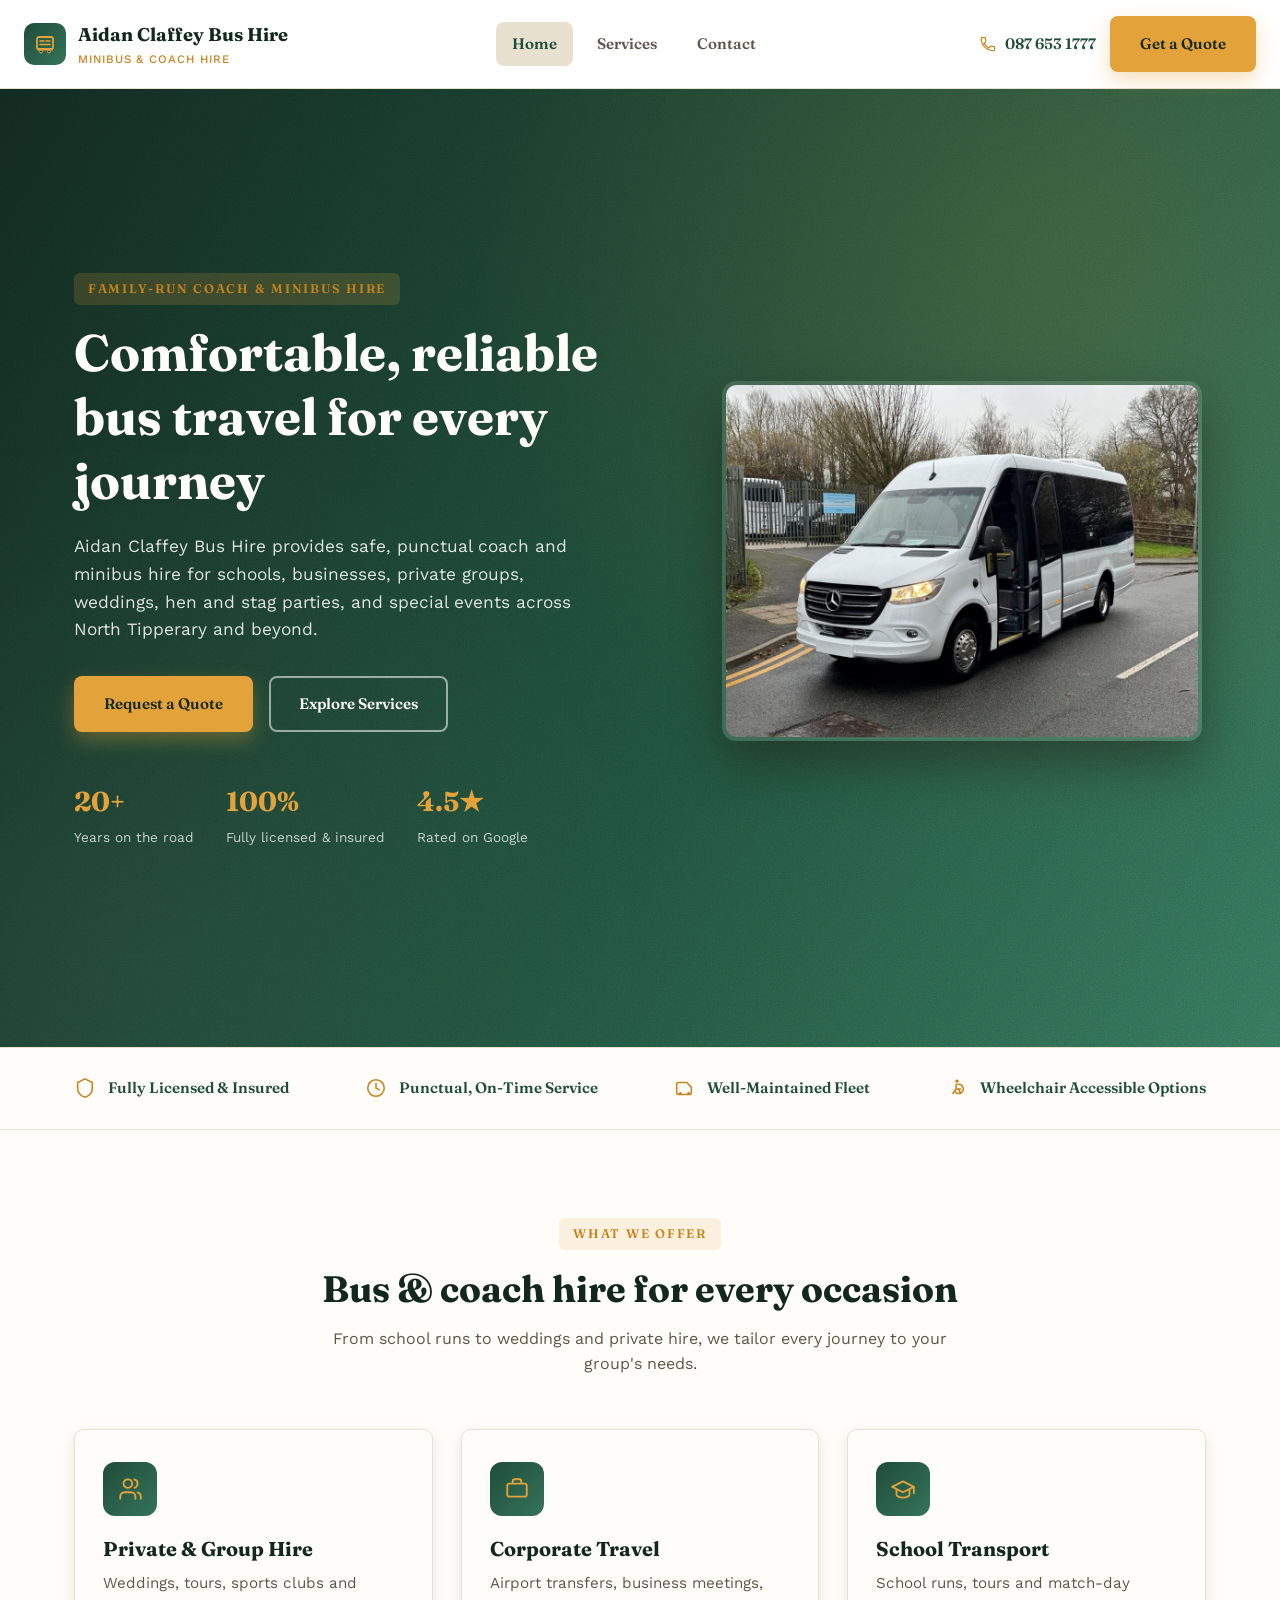
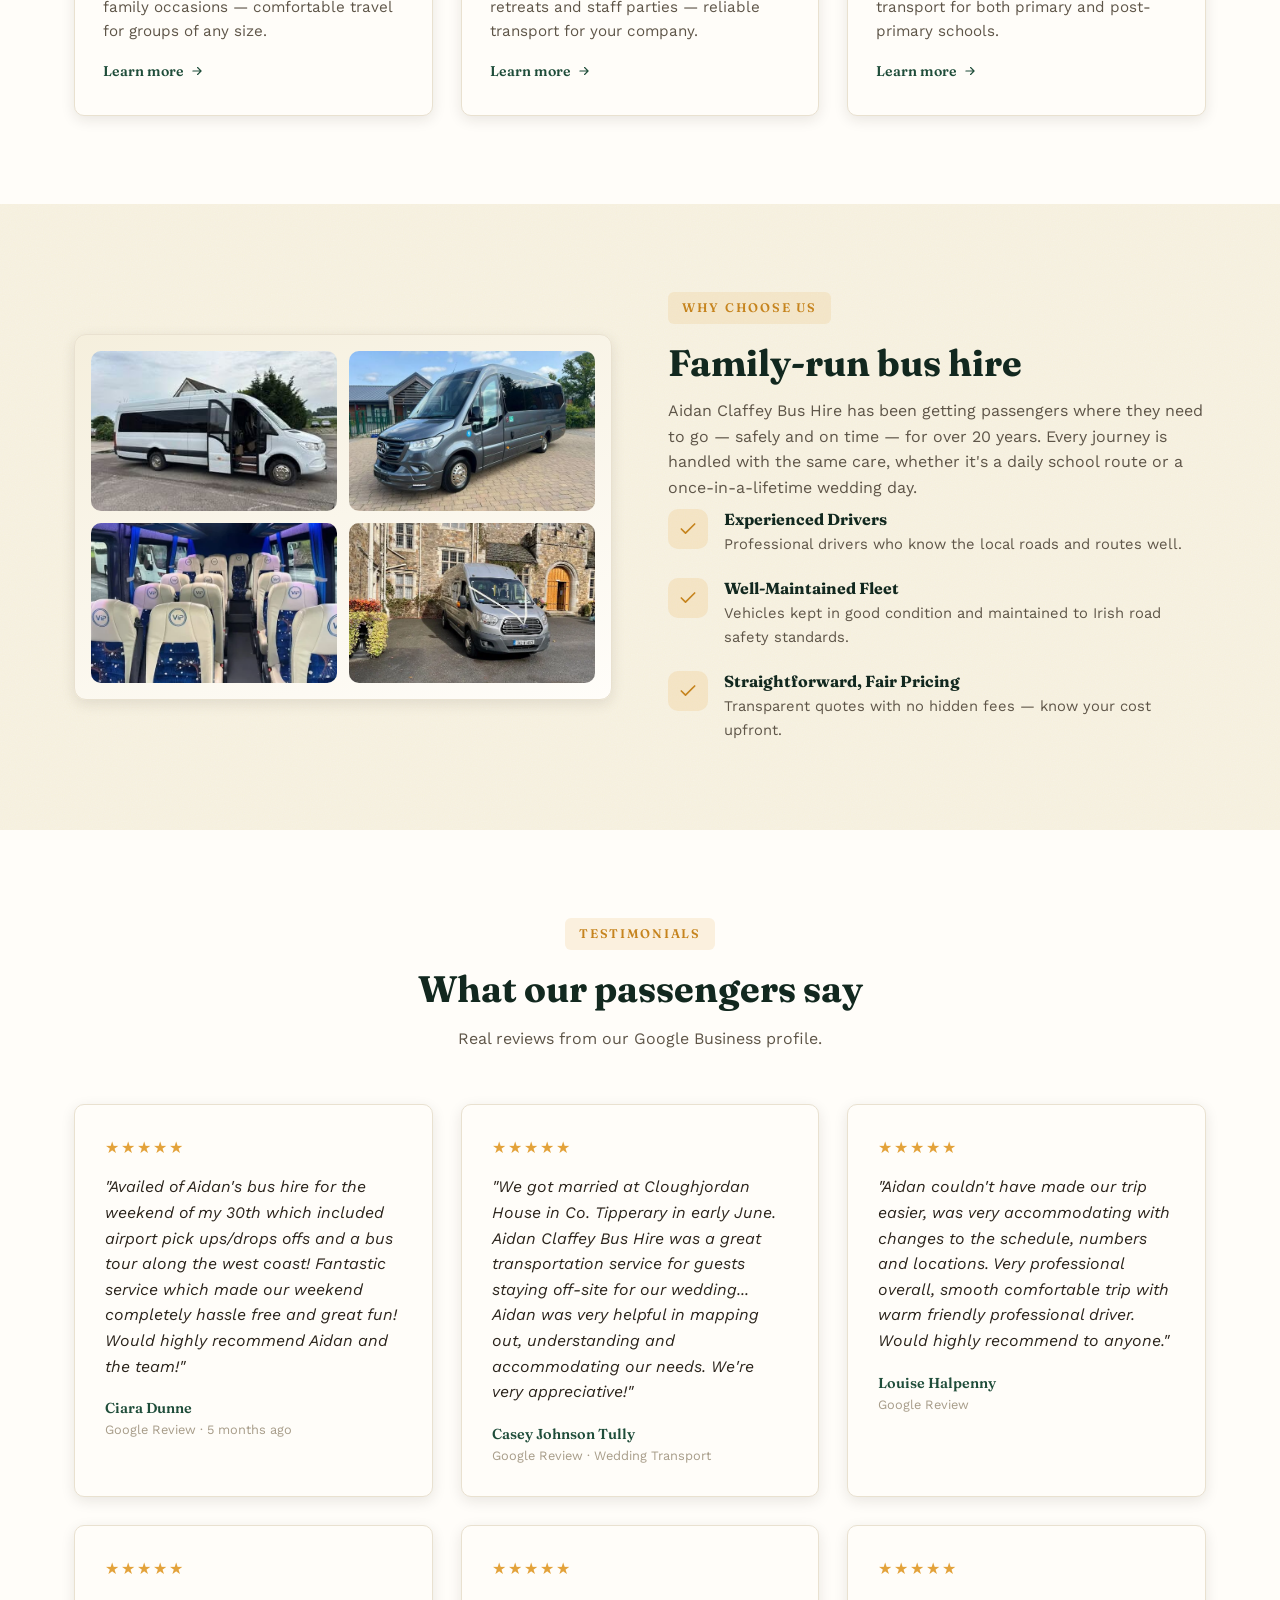
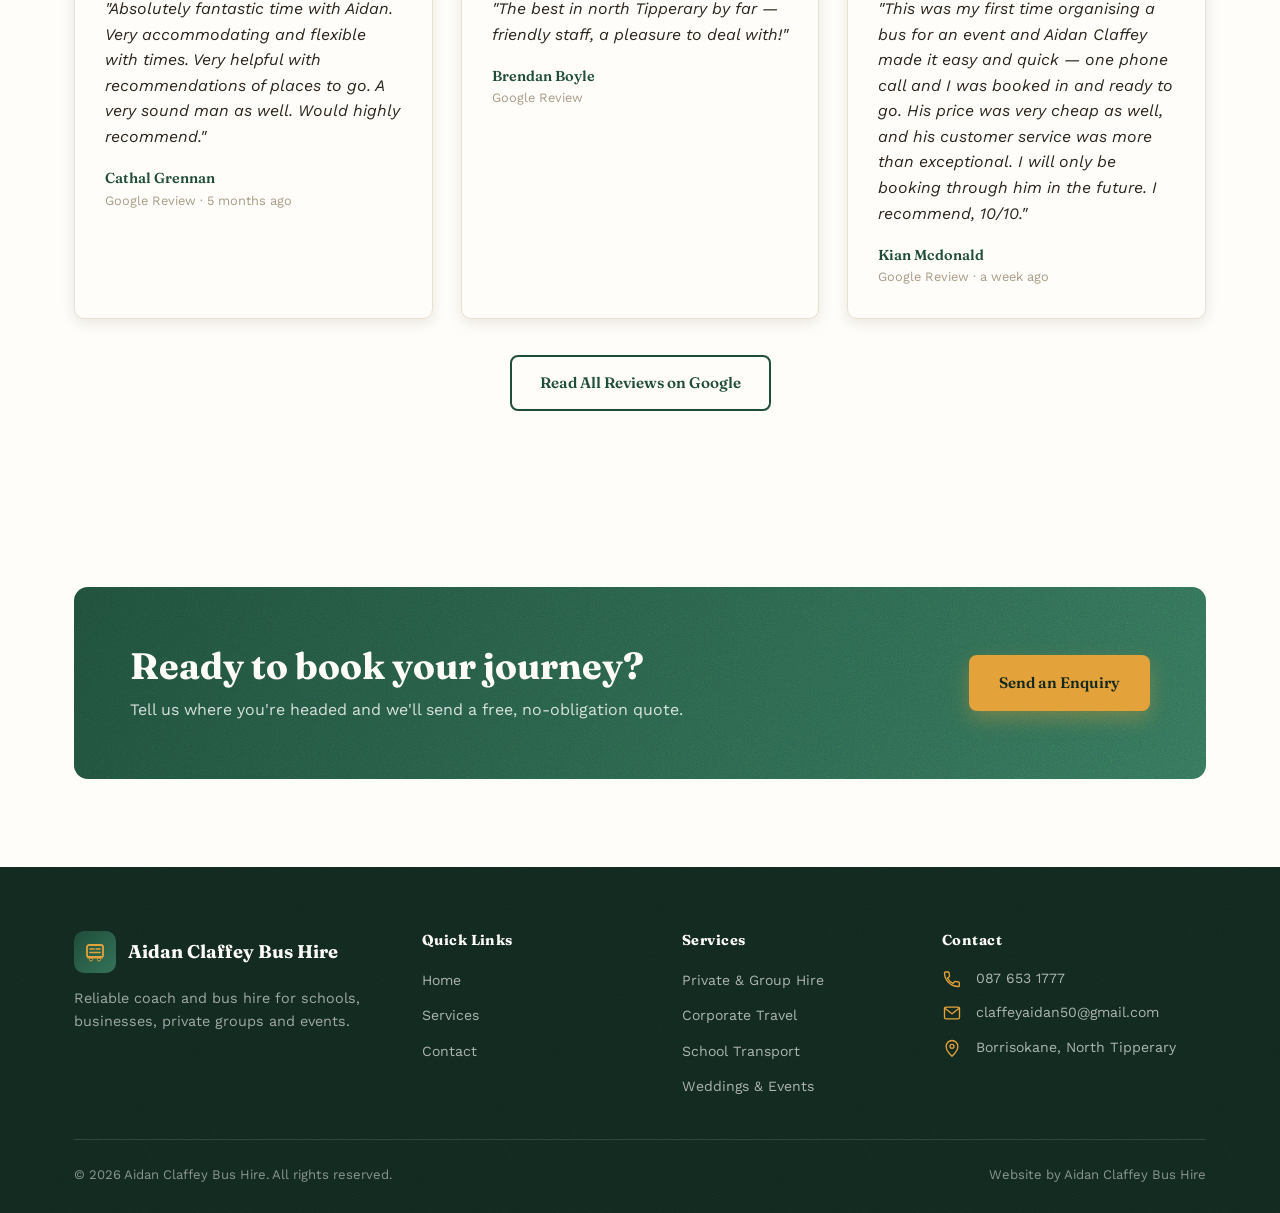
==== index.html @ 985659c8 "Use more fitting icons for Private & Group Hire and School Transport Swap the mountain-shaped icon f" ====
<!DOCTYPE html>
<html lang="en">
<head>
<meta charset="UTF-8">
<meta name="viewport" content="width=device-width, initial-scale=1.0">
<title>Aidan Claffey Bus Hire | Reliable Coach & Bus Hire</title>
<meta name="description" content="Aidan Claffey Bus Hire provides reliable coach hire, school transport, corporate travel and private group hire with a well-maintained, fully insured fleet.">
<link rel="icon" href="data:image/svg+xml,<svg xmlns=%22http://www.w3.org/2000/svg%22 viewBox=%220 0 24 24%22><rect width=%2224%22 height=%2224%22 rx=%225%22 fill=%22%231f4d3a%22/><path fill=%22%23e3a23a%22 d=%22M6 15h12v2H6zM7 17a1.5 1.5 0 1 0 0 3 1.5 1.5 0 0 0 0-3zm10 0a1.5 1.5 0 1 0 0 3 1.5 1.5 0 0 0 0-3zM6 7a1 1 0 0 1 1-1h10a1 1 0 0 1 1 1v7H6z%22/></svg>">
<link rel="preconnect" href="https://fonts.googleapis.com">
<link rel="preconnect" href="https://fonts.gstatic.com" crossorigin>
<link href="https://fonts.googleapis.com/css2?family=Work+Sans:wght@400;500;600;700&family=Fraunces:opsz,wght@9..144,600;9..144,700&display=swap" rel="stylesheet">
<link rel="stylesheet" href="css/styles.css">
</head>
<body>

<header class="site-header">
  <div class="header-inner">
    <a href="index.html" class="brand">
      <span class="brand-mark">
        <svg viewBox="0 0 24 24" fill="none" xmlns="http://www.w3.org/2000/svg"><path d="M4 16V7a2 2 0 0 1 2-2h12a2 2 0 0 1 2 2v9" stroke="#E3A23A" stroke-width="1.8" stroke-linecap="round"/><path d="M4 16h16v1.5a1 1 0 0 1-1 1H5a1 1 0 0 1-1-1V16z" fill="#E3A23A"/><circle cx="8" cy="19.5" r="1.5" fill="#1F4D3A" stroke="#E3A23A" stroke-width="1"/><circle cx="16" cy="19.5" r="1.5" fill="#1F4D3A" stroke="#E3A23A" stroke-width="1"/><path d="M7 9h4M13 9h4M7 12.5h10" stroke="#E3A23A" stroke-width="1.6" stroke-linecap="round"/></svg>
      </span>
      <span class="brand-text">Aidan Claffey Bus Hire<span class="sub">Minibus &amp; Coach Hire</span></span>
    </a>
    <nav class="main-nav" id="main-nav">
      <ul>
        <li><a href="index.html" class="active">Home</a></li>
        <li><a href="services.html">Services</a></li>
        <li><a href="contact.html">Contact</a></li>
      </ul>
    </nav>
    <div class="header-cta">
      <a href="tel:+353876531777" class="header-phone">
        <svg viewBox="0 0 24 24" fill="none" xmlns="http://www.w3.org/2000/svg"><path d="M6.6 10.8c1.4 2.8 3.7 5.1 6.5 6.5l2.2-2.2c.3-.3.7-.4 1-.2 1.1.4 2.3.6 3.5.6.6 0 1 .4 1 1V20c0 .6-.4 1-1 1C10.4 21 3 13.6 3 4.6c0-.6.4-1 1-1h3.5c.6 0 1 .4 1 1 0 1.2.2 2.4.6 3.5.1.4 0 .8-.2 1l-2.3 2.2z" stroke="currentColor" stroke-width="1.6" stroke-linejoin="round"/></svg>
        087 653 1777
      </a>
      <a href="contact.html" class="btn btn-primary">Get a Quote</a>
    </div>
    <button class="nav-toggle" id="nav-toggle" aria-label="Toggle navigation">
      <span></span><span></span><span></span>
    </button>
  </div>
</header>

<!-- HERO -->
<section class="hero">
  <div class="hero-bg-shape"></div>
  <div class="hero-inner">
    <div>
      <span class="eyebrow">Family-Run Coach &amp; Minibus Hire</span>
      <h1>Comfortable, reliable bus travel for every journey</h1>
      <p class="lead">Aidan Claffey Bus Hire provides safe, punctual coach and minibus hire for schools, businesses, private groups, weddings, hen and stag parties, and special events across North Tipperary and beyond.</p>
      <div class="hero-actions">
        <a href="contact.html" class="btn btn-primary">Request a Quote</a>
        <a href="services.html" class="btn btn-outline">Explore Services</a>
      </div>
      <div class="hero-stats">
        <div><strong>20+</strong><span>Years on the road</span></div>
        <div><strong>100%</strong><span>Fully licensed &amp; insured</span></div>
        <div><strong>4.5★</strong><span>Rated on Google</span></div>
      </div>
    </div>
    <div class="hero-art">
      <img src="images/fleet-sprinter-front.jpg" alt="Aidan Claffey Bus Hire minibus" class="hero-photo">
    </div>
  </div>
</section>

<!-- TRUST STRIP -->
<div class="trust-strip">
  <div class="container trust-grid">
    <div class="trust-item">
      <svg viewBox="0 0 24 24" fill="none"><path d="M12 2l8 4v6c0 5-3.4 8.7-8 10-4.6-1.3-8-5-8-10V6l8-4z" stroke="currentColor" stroke-width="1.7"/></svg>
      Fully Licensed &amp; Insured
    </div>
    <div class="trust-item">
      <svg viewBox="0 0 24 24" fill="none"><circle cx="12" cy="12" r="9" stroke="currentColor" stroke-width="1.7"/><path d="M12 7v5l3.5 2" stroke="currentColor" stroke-width="1.7" stroke-linecap="round"/></svg>
      Punctual, On-Time Service
    </div>
    <div class="trust-item">
      <svg viewBox="0 0 24 24" fill="none"><path d="M4 17V8a2 2 0 0 1 2-2h9l5 5v6a2 2 0 0 1-2 2H6a2 2 0 0 1-2-2z" stroke="currentColor" stroke-width="1.7"/><circle cx="8" cy="18" r="1.6" fill="currentColor"/><circle cx="17" cy="18" r="1.6" fill="currentColor"/></svg>
      Well-Maintained Fleet
    </div>
    <div class="trust-item">
      <svg viewBox="0 0 24 24" fill="none"><circle cx="12" cy="4.5" r="1.8" fill="currentColor"/><path d="M11 8v5l-3.5 5M11 13h5M13.5 13l2.5 5" stroke="currentColor" stroke-width="1.7" stroke-linecap="round" stroke-linejoin="round"/><path d="M9.5 15.5A5 5 0 1 0 13 8" stroke="currentColor" stroke-width="1.7" stroke-linecap="round"/></svg>
      Wheelchair Accessible Options
    </div>
  </div>
</div>

<!-- SERVICES PREVIEW -->
<section>
  <div class="container">
    <div class="section-head">
      <span class="eyebrow">What We Offer</span>
      <h2>Bus &amp; coach hire for every occasion</h2>
      <p>From school runs to weddings and private hire, we tailor every journey to your group's needs.</p>
    </div>
    <div class="grid-3">
      <div class="card">
        <div class="card-icon">
          <svg viewBox="0 0 24 24" fill="none"><path d="M17 21v-2a4 4 0 0 0-4-4H7a4 4 0 0 0-4 4v2" stroke="currentColor" stroke-width="1.7" stroke-linecap="round" stroke-linejoin="round"/><circle cx="10" cy="7" r="4" stroke="currentColor" stroke-width="1.7"/><path d="M22 21v-2a4 4 0 0 0-3-3.87" stroke="currentColor" stroke-width="1.7" stroke-linecap="round" stroke-linejoin="round"/><path d="M16 3.13a4 4 0 0 1 0 7.75" stroke="currentColor" stroke-width="1.7" stroke-linecap="round" stroke-linejoin="round"/></svg>
        </div>
        <h3>Private &amp; Group Hire</h3>
        <p>Weddings, tours, sports clubs and family occasions — comfortable travel for groups of any size.</p>
        <a href="services.html" class="card-link">Learn more
          <svg viewBox="0 0 24 24" fill="none"><path d="M5 12h14M13 6l6 6-6 6" stroke="currentColor" stroke-width="2" stroke-linecap="round" stroke-linejoin="round"/></svg>
        </a>
      </div>
      <div class="card">
        <div class="card-icon">
          <svg viewBox="0 0 24 24" fill="none"><rect x="3" y="7" width="18" height="12" rx="2" stroke="currentColor" stroke-width="1.7"/><path d="M8 7V5a2 2 0 0 1 2-2h4a2 2 0 0 1 2 2v2" stroke="currentColor" stroke-width="1.7"/></svg>
        </div>
        <h3>Corporate Travel</h3>
        <p>Airport transfers, business meetings, retreats and staff parties — reliable transport for your company.</p>
        <a href="services.html" class="card-link">Learn more
          <svg viewBox="0 0 24 24" fill="none"><path d="M5 12h14M13 6l6 6-6 6" stroke="currentColor" stroke-width="2" stroke-linecap="round" stroke-linejoin="round"/></svg>
        </a>
      </div>
      <div class="card">
        <div class="card-icon">
          <svg viewBox="0 0 24 24" fill="none"><path d="M22 10L12 5 2 10l10 5 10-5Z" stroke="currentColor" stroke-width="1.7" stroke-linejoin="round"/><path d="M6 12v5c0 1.5 2.5 3 6 3s6-1.5 6-3v-5" stroke="currentColor" stroke-width="1.7" stroke-linejoin="round"/><path d="M22 10v6" stroke="currentColor" stroke-width="1.7" stroke-linecap="round"/></svg>
        </div>
        <h3>School Transport</h3>
        <p>School runs, tours and match-day transport for both primary and post-primary schools.</p>
        <a href="services.html" class="card-link">Learn more
          <svg viewBox="0 0 24 24" fill="none"><path d="M5 12h14M13 6l6 6-6 6" stroke="currentColor" stroke-width="2" stroke-linecap="round" stroke-linejoin="round"/></svg>
        </a>
      </div>
    </div>
  </div>
</section>

<!-- WHY CHOOSE US -->
<section class="bg-cream">
  <div class="container split">
    <div class="fleet-graphic">
      <div class="fleet-photo-grid">
        <img src="images/fleet-sprinter-side.jpg" alt="Mercedes Sprinter minibus with door open" loading="lazy">
        <img src="images/fleet-grey-sprinter.jpg" alt="Grey Mercedes Sprinter minibus" loading="lazy">
        <img src="images/interior-vip-seats.webp" alt="Coach interior with VIP leather seating" loading="lazy">
        <img src="images/wedding-shuttle-1.webp" alt="Wedding shuttle bus" loading="lazy">
      </div>
    </div>
    <div>
      <span class="eyebrow">Why Choose Us</span>
      <h2>Family-run bus hire</h2>
      <p style="margin-top:12px;">Aidan Claffey Bus Hire has been getting passengers where they need to go — safely and on time — for over 20 years. Every journey is handled with the same care, whether it's a daily school route or a once-in-a-lifetime wedding day.</p>
      <div class="feature-list">
        <div class="feature-item">
          <div class="feature-icon">
            <svg viewBox="0 0 24 24" fill="none"><path d="M20 6L9 17l-5-5" stroke="currentColor" stroke-width="2" stroke-linecap="round" stroke-linejoin="round"/></svg>
          </div>
          <div>
            <h4>Experienced Drivers</h4>
            <p>Professional drivers who know the local roads and routes well.</p>
          </div>
        </div>
        <div class="feature-item">
          <div class="feature-icon">
            <svg viewBox="0 0 24 24" fill="none"><path d="M20 6L9 17l-5-5" stroke="currentColor" stroke-width="2" stroke-linecap="round" stroke-linejoin="round"/></svg>
          </div>
          <div>
            <h4>Well-Maintained Fleet</h4>
            <p>Vehicles kept in good condition and maintained to Irish road safety standards.</p>
          </div>
        </div>
        <div class="feature-item">
          <div class="feature-icon">
            <svg viewBox="0 0 24 24" fill="none"><path d="M20 6L9 17l-5-5" stroke="currentColor" stroke-width="2" stroke-linecap="round" stroke-linejoin="round"/></svg>
          </div>
          <div>
            <h4>Straightforward, Fair Pricing</h4>
            <p>Transparent quotes with no hidden fees — know your cost upfront.</p>
          </div>
        </div>
      </div>
    </div>
  </div>
</section>

<!-- TESTIMONIALS -->
<section>
  <div class="container">
    <div class="section-head">
      <span class="eyebrow">Testimonials</span>
      <h2>What our passengers say</h2>
      <p>Real reviews from our Google Business profile.</p>
    </div>
    <div class="grid-3">
      <div class="testimonial-card">
        <div class="stars">★★★★★</div>
        <p class="quote">"Availed of Aidan's bus hire for the weekend of my 30th which included airport pick ups/drops offs and a bus tour along the west coast! Fantastic service which made our weekend completely hassle free and great fun! Would highly recommend Aidan and the team!"</p>
        <div class="testimonial-author">Ciara Dunne</div>
        <div class="testimonial-role">Google Review · 5 months ago</div>
      </div>
      <div class="testimonial-card">
        <div class="stars">★★★★★</div>
        <p class="quote">"We got married at Cloughjordan House in Co. Tipperary in early June. Aidan Claffey Bus Hire was a great transportation service for guests staying off-site for our wedding... Aidan was very helpful in mapping out, understanding and accommodating our needs. We're very appreciative!"</p>
        <div class="testimonial-author">Casey Johnson Tully</div>
        <div class="testimonial-role">Google Review · Wedding Transport</div>
      </div>
      <div class="testimonial-card">
        <div class="stars">★★★★★</div>
        <p class="quote">"Aidan couldn't have made our trip easier, was very accommodating with changes to the schedule, numbers and locations. Very professional overall, smooth comfortable trip with warm friendly professional driver. Would highly recommend to anyone."</p>
        <div class="testimonial-author">Louise Halpenny</div>
        <div class="testimonial-role">Google Review</div>
      </div>
      <div class="testimonial-card">
        <div class="stars">★★★★★</div>
        <p class="quote">"Absolutely fantastic time with Aidan. Very accommodating and flexible with times. Very helpful with recommendations of places to go. A very sound man as well. Would highly recommend."</p>
        <div class="testimonial-author">Cathal Grennan</div>
        <div class="testimonial-role">Google Review · 5 months ago</div>
      </div>
      <div class="testimonial-card">
        <div class="stars">★★★★★</div>
        <p class="quote">"The best in north Tipperary by far — friendly staff, a pleasure to deal with!"</p>
        <div class="testimonial-author">Brendan Boyle</div>
        <div class="testimonial-role">Google Review</div>
      </div>
      <div class="testimonial-card">
        <div class="stars">★★★★★</div>
        <p class="quote">"This was my first time organising a bus for an event and Aidan Claffey made it easy and quick — one phone call and I was booked in and ready to go. His price was very cheap as well, and his customer service was more than exceptional. I will only be booking through him in the future. I recommend, 10/10."</p>
        <div class="testimonial-author">Kian Mcdonald</div>
        <div class="testimonial-role">Google Review · a week ago</div>
      </div>
    </div>
    <div style="text-align:center; margin-top:36px;">
      <a href="https://share.google/3h9Z0SJvMYoiIECZG" target="_blank" rel="noopener" class="btn btn-outline-navy">Read All Reviews on Google</a>
    </div>
  </div>
</section>

<!-- CTA BANNER -->
<section>
  <div class="container">
    <div class="cta-banner">
      <div>
        <h2>Ready to book your journey?</h2>
        <p>Tell us where you're headed and we'll send a free, no-obligation quote.</p>
      </div>
      <a href="contact.html" class="btn btn-primary">Send an Enquiry</a>
    </div>
  </div>
</section>

<footer class="site-footer">
  <div class="container">
    <div class="footer-grid">
      <div class="footer-brand">
        <a href="index.html" class="brand">
          <span class="brand-mark">
            <svg viewBox="0 0 24 24" fill="none" xmlns="http://www.w3.org/2000/svg"><path d="M4 16V7a2 2 0 0 1 2-2h12a2 2 0 0 1 2 2v9" stroke="#E3A23A" stroke-width="1.8" stroke-linecap="round"/><path d="M4 16h16v1.5a1 1 0 0 1-1 1H5a1 1 0 0 1-1-1V16z" fill="#E3A23A"/><circle cx="8" cy="19.5" r="1.5" fill="#1F4D3A" stroke="#E3A23A" stroke-width="1"/><circle cx="16" cy="19.5" r="1.5" fill="#1F4D3A" stroke="#E3A23A" stroke-width="1"/><path d="M7 9h4M13 9h4M7 12.5h10" stroke="#E3A23A" stroke-width="1.6" stroke-linecap="round"/></svg>
          </span>
          Aidan Claffey Bus Hire
        </a>
        <p>Reliable coach and bus hire for schools, businesses, private groups and events.</p>
      </div>
      <div class="footer-col">
        <h4>Quick Links</h4>
        <ul>
          <li><a href="index.html">Home</a></li>
          <li><a href="services.html">Services</a></li>
          <li><a href="contact.html">Contact</a></li>
        </ul>
      </div>
      <div class="footer-col">
        <h4>Services</h4>
        <ul>
          <li><a href="services.html">Private &amp; Group Hire</a></li>
          <li><a href="services.html">Corporate Travel</a></li>
          <li><a href="services.html">School Transport</a></li>
          <li><a href="services.html">Weddings &amp; Events</a></li>
        </ul>
      </div>
      <div class="footer-col">
        <h4>Contact</h4>
        <div class="info-row">
          <svg viewBox="0 0 24 24" fill="none"><path d="M6.6 10.8c1.4 2.8 3.7 5.1 6.5 6.5l2.2-2.2c.3-.3.7-.4 1-.2 1.1.4 2.3.6 3.5.6.6 0 1 .4 1 1V20c0 .6-.4 1-1 1C10.4 21 3 13.6 3 4.6c0-.6.4-1 1-1h3.5c.6 0 1 .4 1 1 0 1.2.2 2.4.6 3.5.1.4 0 .8-.2 1l-2.3 2.2z" stroke="currentColor" stroke-width="1.6" stroke-linejoin="round"/></svg>
          <span><a href="tel:+353876531777">087 653 1777</a></span>
        </div>
        <div class="info-row">
          <svg viewBox="0 0 24 24" fill="none"><path d="M3 6l9 7 9-7" stroke="currentColor" stroke-width="1.6" stroke-linecap="round" stroke-linejoin="round"/><rect x="3" y="5" width="18" height="14" rx="2" stroke="currentColor" stroke-width="1.6"/></svg>
          <span><a href="mailto:claffeyaidan50@gmail.com">claffeyaidan50@gmail.com</a></span>
        </div>
        <div class="info-row">
          <svg viewBox="0 0 24 24" fill="none"><path d="M12 22s7-6.2 7-12a7 7 0 1 0-14 0c0 5.8 7 12 7 12z" stroke="currentColor" stroke-width="1.6"/><circle cx="12" cy="10" r="2.4" stroke="currentColor" stroke-width="1.6"/></svg>
          <span>Borrisokane, North Tipperary</span>
        </div>
      </div>
    </div>
    <div class="footer-bottom">
      <span>&copy; 2026 Aidan Claffey Bus Hire. All rights reserved.</span>
      <span>Website by Aidan Claffey Bus Hire</span>
    </div>
  </div>
</footer>

<script src="js/main.js"></script>
</body>
</html>
---- css/styles.css ----
/* ============================================
   Aidan Claffey Bus Hire — Site Stylesheet
   ============================================ */

:root {
  --navy: #1f4d3a;
  --navy-dark: #12281f;
  --navy-light: #35735a;
  --gold: #e3a23a;
  --gold-dark: #c6841e;
  --cream: #f5efdd;
  --grey-900: #2b241c;
  --grey-700: #5e5548;
  --grey-400: #a79c89;
  --grey-200: #e9e1d0;
  --white: #fffdf9;
  --radius: 10px;
  --shadow: 0 10px 30px rgba(38, 30, 20, 0.16);
  --shadow-sm: 0 4px 14px rgba(38, 30, 20, 0.1);
  --max-width: 1180px;
  --font-heading: 'Fraunces', Georgia, 'Times New Roman', serif;
  --font-body: 'Work Sans', 'Segoe UI', Arial, sans-serif;
  --grain: url("data:image/svg+xml,%3Csvg xmlns='http://www.w3.org/2000/svg' width='180' height='180'%3E%3Cfilter id='n'%3E%3CfeTurbulence type='fractalNoise' baseFrequency='0.85' numOctaves='3' stitchTiles='stitch'/%3E%3C/filter%3E%3Crect width='100%25' height='100%25' filter='url(%23n)' opacity='0.35'/%3E%3C/svg%3E");
}

* { box-sizing: border-box; margin: 0; padding: 0; }

html { scroll-behavior: smooth; }

body {
  font-family: var(--font-body);
  color: var(--grey-900);
  background: var(--white);
  line-height: 1.6;
  -webkit-font-smoothing: antialiased;
}

img { max-width: 100%; display: block; }

a { color: inherit; text-decoration: none; }

ul { list-style: none; }

.container {
  max-width: var(--max-width);
  margin: 0 auto;
  padding: 0 24px;
}

h1, h2, h3, h4 {
  font-family: var(--font-heading);
  font-weight: 700;
  line-height: 1.25;
  color: var(--navy-dark);
}

h1 { font-size: clamp(2.1rem, 4.5vw, 3.2rem); }
h2 { font-size: clamp(1.6rem, 3vw, 2.3rem); }
h3 { font-size: 1.25rem; }

p { color: var(--grey-700); }

.eyebrow {
  display: inline-block;
  font-family: var(--font-heading);
  font-weight: 600;
  font-size: 0.78rem;
  letter-spacing: 0.14em;
  text-transform: uppercase;
  color: var(--gold-dark);
  background: rgba(227, 162, 58, 0.14);
  padding: 6px 14px;
  border-radius: 6px;
  margin-bottom: 16px;
}

/* ---------- Buttons ---------- */
.btn {
  display: inline-flex;
  align-items: center;
  justify-content: center;
  gap: 8px;
  font-family: var(--font-heading);
  font-weight: 600;
  font-size: 0.95rem;
  padding: 14px 28px;
  border-radius: 8px;
  border: 2px solid transparent;
  cursor: pointer;
  transition: transform 0.15s ease, box-shadow 0.15s ease, background 0.15s ease, color 0.15s ease;
  white-space: nowrap;
}
.btn:active { transform: translateY(1px); }

.btn-primary {
  background: var(--gold);
  color: var(--navy-dark);
  box-shadow: 0 8px 20px rgba(227, 162, 58, 0.35);
}
.btn-primary:hover { background: var(--gold-dark); box-shadow: 0 10px 24px rgba(227, 162, 58, 0.45); }

.btn-outline {
  background: transparent;
  border-color: rgba(255, 255, 255, 0.55);
  color: var(--white);
}
.btn-outline:hover { background: rgba(255, 255, 255, 0.12); border-color: var(--white); }

.btn-outline-navy {
  background: transparent;
  border-color: var(--navy);
  color: var(--navy);
}
.btn-outline-navy:hover { background: var(--navy); color: var(--white); }

.btn-block { width: 100%; }

/* ---------- Header ---------- */
.site-header {
  position: sticky;
  top: 0;
  z-index: 100;
  background: rgba(255, 255, 255, 0.96);
  backdrop-filter: blur(6px);
  border-bottom: 1px solid var(--grey-200);
}

.header-inner {
  display: flex;
  align-items: center;
  justify-content: space-between;
  padding: 16px 24px;
}

.brand {
  display: flex;
  align-items: center;
  gap: 12px;
  font-family: var(--font-heading);
  font-weight: 700;
  font-size: 1.15rem;
  color: var(--navy-dark);
}

.brand-mark {
  width: 42px;
  height: 42px;
  border-radius: 10px;
  background: linear-gradient(135deg, var(--navy) 0%, var(--navy-light) 100%);
  display: flex;
  align-items: center;
  justify-content: center;
  flex-shrink: 0;
}

.brand-mark svg { width: 24px; height: 24px; }

.brand-text .sub {
  display: block;
  font-family: var(--font-body);
  font-weight: 500;
  font-size: 0.72rem;
  letter-spacing: 0.08em;
  text-transform: uppercase;
  color: var(--gold-dark);
}

.main-nav ul {
  display: flex;
  align-items: center;
  gap: 8px;
}

.main-nav a {
  display: inline-block;
  font-family: var(--font-heading);
  font-weight: 600;
  font-size: 0.95rem;
  color: var(--grey-700);
  padding: 10px 16px;
  border-radius: 8px;
  transition: background 0.15s ease, color 0.15s ease;
}

.main-nav a:hover,
.main-nav a.active {
  color: var(--navy);
  background: var(--grey-200);
}

.header-cta { display: flex; align-items: center; gap: 14px; }

.header-phone {
  display: flex;
  align-items: center;
  gap: 8px;
  font-family: var(--font-heading);
  font-weight: 600;
  color: var(--navy);
  font-size: 0.95rem;
}
.header-phone svg { width: 18px; height: 18px; color: var(--gold-dark); }

.nav-toggle {
  display: none;
  flex-direction: column;
  gap: 5px;
  background: none;
  border: none;
  cursor: pointer;
  padding: 8px;
}
.nav-toggle span {
  width: 24px;
  height: 2px;
  background: var(--navy-dark);
  border-radius: 2px;
}

/* ---------- Hero ---------- */
.hero {
  position: relative;
  background-image: var(--grain), linear-gradient(120deg, var(--navy-dark) 0%, var(--navy) 55%, var(--navy-light) 100%);
  background-blend-mode: overlay;
  color: var(--white);
  overflow: hidden;
}

.hero-inner {
  position: relative;
  z-index: 2;
  padding: 96px 24px 110px;
  max-width: var(--max-width);
  margin: 0 auto;
  display: grid;
  grid-template-columns: 1.1fr 0.9fr;
  gap: 48px;
  align-items: center;
}

.hero h1 { color: var(--white); margin-bottom: 20px; }
.hero .eyebrow { background: rgba(227, 162, 58, 0.18); }

.hero p.lead {
  color: rgba(255, 255, 255, 0.86);
  font-size: 1.08rem;
  max-width: 46ch;
  margin-bottom: 32px;
}

.hero-actions { display: flex; gap: 16px; flex-wrap: wrap; }

.hero-stats {
  display: flex;
  gap: 32px;
  margin-top: 48px;
  flex-wrap: wrap;
}
.hero-stats div strong {
  display: block;
  font-family: var(--font-heading);
  font-size: 1.7rem;
  color: var(--gold);
}
.hero-stats div span {
  font-size: 0.85rem;
  color: rgba(255, 255, 255, 0.75);
}

.hero-art {
  position: relative;
  display: flex;
  align-items: center;
  justify-content: center;
}

.hero-art svg { width: 100%; height: auto; max-width: 480px; }

.hero-photo {
  width: 100%;
  max-width: 480px;
  aspect-ratio: 4 / 3;
  object-fit: cover;
  border-radius: 14px;
  box-shadow: 0 24px 50px rgba(22, 16, 8, 0.4);
  border: 4px solid rgba(255, 255, 255, 0.12);
}

.hero-bg-shape {
  position: absolute;
  inset: 0;
  z-index: 1;
  opacity: 0.5;
  background:
    radial-gradient(circle at 82% 18%, rgba(227, 162, 58, 0.28), transparent 45%),
    radial-gradient(circle at 10% 90%, rgba(255, 255, 255, 0.08), transparent 40%);
}

.wave-divider {
  display: block;
  width: 100%;
  line-height: 0;
  margin-top: -2px;
}

/* ---------- Sections ---------- */
section { padding: 88px 0; }
.section-head {
  text-align: center;
  max-width: 640px;
  margin: 0 auto 52px;
}
.section-head p { margin-top: 14px; }

.bg-cream {
  background-color: var(--cream);
  background-image: var(--grain);
  background-blend-mode: overlay;
}
.bg-navy { background: var(--navy-dark); color: var(--white); }
.bg-navy h2, .bg-navy h3 { color: var(--white); }
.bg-navy p { color: rgba(255, 255, 255, 0.78); }

/* ---------- Trust strip ---------- */
.trust-strip {
  border-top: 1px solid var(--grey-200);
  border-bottom: 1px solid var(--grey-200);
  padding: 28px 0;
}
.trust-grid {
  display: flex;
  justify-content: space-between;
  flex-wrap: wrap;
  gap: 24px;
}
.trust-item {
  display: flex;
  align-items: center;
  gap: 12px;
  font-family: var(--font-heading);
  font-weight: 600;
  color: var(--navy);
  font-size: 0.95rem;
}
.trust-item svg { width: 22px; height: 22px; color: var(--gold-dark); flex-shrink: 0; }

/* ---------- Cards ---------- */
.grid-3 {
  display: grid;
  grid-template-columns: repeat(3, 1fr);
  gap: 28px;
}
.grid-2 {
  display: grid;
  grid-template-columns: repeat(2, 1fr);
  gap: 28px;
}

.card {
  background: var(--white);
  border: 1px solid var(--grey-200);
  border-radius: var(--radius);
  padding: 32px 28px;
  box-shadow: var(--shadow-sm);
  transition: transform 0.2s ease, box-shadow 0.2s ease;
  height: 100%;
}
.card:hover { transform: translateY(-4px); box-shadow: var(--shadow); }

.card-icon {
  width: 54px;
  height: 54px;
  border-radius: 12px;
  background: linear-gradient(135deg, var(--navy) 0%, var(--navy-light) 100%);
  display: flex;
  align-items: center;
  justify-content: center;
  margin-bottom: 20px;
}
.card-icon svg { width: 26px; height: 26px; color: var(--gold); }

.card h3 { margin-bottom: 10px; }
.card p { font-size: 0.95rem; }

.card-link {
  display: inline-flex;
  align-items: center;
  gap: 6px;
  margin-top: 16px;
  font-family: var(--font-heading);
  font-weight: 600;
  font-size: 0.88rem;
  color: var(--navy);
}
.card-link svg { width: 14px; height: 14px; transition: transform 0.15s ease; }
.card:hover .card-link svg { transform: translateX(4px); }

/* ---------- Why us / feature list ---------- */
.feature-list { display: flex; flex-direction: column; gap: 22px; margin-top: 8px; }
.feature-item { display: flex; gap: 16px; align-items: flex-start; }
.feature-icon {
  width: 40px;
  height: 40px;
  border-radius: 10px;
  background: rgba(227, 162, 58, 0.16);
  display: flex;
  align-items: center;
  justify-content: center;
  flex-shrink: 0;
}
.feature-icon svg { width: 20px; height: 20px; color: var(--gold-dark); }
.feature-item h4 { font-family: var(--font-heading); font-size: 1rem; margin-bottom: 4px; color: var(--navy-dark); }
.feature-item p { font-size: 0.92rem; }

.split {
  display: grid;
  grid-template-columns: 1fr 1fr;
  gap: 56px;
  align-items: center;
}

.fleet-graphic {
  background: linear-gradient(160deg, var(--cream), var(--white));
  border: 1px solid var(--grey-200);
  border-radius: 12px;
  padding: 16px;
  box-shadow: var(--shadow-sm);
}

.fleet-photo-grid {
  display: grid;
  grid-template-columns: 1fr 1fr;
  gap: 12px;
}
.fleet-photo-grid img {
  width: 100%;
  height: 160px;
  object-fit: cover;
  border-radius: 10px;
}

/* ---------- CTA banner ---------- */
.cta-banner {
  background-image: var(--grain), linear-gradient(120deg, var(--navy) 0%, var(--navy-light) 100%);
  background-blend-mode: overlay;
  border-radius: 14px;
  padding: 56px;
  display: flex;
  align-items: center;
  justify-content: space-between;
  gap: 32px;
  flex-wrap: wrap;
  color: var(--white);
}
.cta-banner h2 { color: var(--white); margin-bottom: 8px; }
.cta-banner p { color: rgba(255, 255, 255, 0.82); }

/* ---------- Testimonials ---------- */
.testimonial-card {
  background: var(--white);
  border-radius: var(--radius);
  padding: 30px;
  border: 1px solid var(--grey-200);
  box-shadow: var(--shadow-sm);
}
.stars { color: var(--gold); letter-spacing: 2px; margin-bottom: 14px; font-size: 1rem; }
.testimonial-card p.quote { color: var(--grey-900); font-style: italic; margin-bottom: 18px; }
.testimonial-author { font-family: var(--font-heading); font-weight: 600; font-size: 0.9rem; color: var(--navy); }
.testimonial-role { font-size: 0.8rem; color: var(--grey-400); }

/* ---------- Page header (inner pages) ---------- */
.page-header {
  background-image: var(--grain), linear-gradient(120deg, var(--navy-dark) 0%, var(--navy) 100%);
  background-blend-mode: overlay;
  color: var(--white);
  padding: 64px 0 72px;
  text-align: center;
}
.page-header h1 { color: var(--white); margin-bottom: 14px; }
.page-header p { color: rgba(255, 255, 255, 0.82); max-width: 560px; margin: 0 auto; }
.breadcrumb {
  font-size: 0.85rem;
  color: rgba(255, 255, 255, 0.65);
  margin-bottom: 18px;
}
.breadcrumb a { color: var(--gold); }

/* ---------- Services page ---------- */
.service-block {
  display: grid;
  grid-template-columns: 90px 1fr;
  gap: 24px;
  padding: 32px 0;
  border-bottom: 1px solid var(--grey-200);
}
.service-block:last-child { border-bottom: none; }
.service-icon-lg {
  width: 72px;
  height: 72px;
  border-radius: 12px;
  background: linear-gradient(135deg, var(--navy) 0%, var(--navy-light) 100%);
  display: flex;
  align-items: center;
  justify-content: center;
}
.service-icon-lg svg { width: 34px; height: 34px; color: var(--gold); }
.service-block h3 { margin-bottom: 8px; }
.service-tags { display: flex; gap: 8px; flex-wrap: wrap; margin-top: 14px; }
.tag {
  font-size: 0.78rem;
  font-weight: 600;
  font-family: var(--font-heading);
  color: var(--navy);
  background: var(--grey-200);
  padding: 5px 12px;
  border-radius: 999px;
}

/* ---------- Service highlight panel (wedding shuttle etc.) ---------- */
.service-highlight {
  background: var(--cream);
  border: 1px solid var(--grey-200);
  border-radius: 12px;
  padding: 24px;
  margin-top: 22px;
}
.service-highlight-body {
  display: grid;
  grid-template-columns: 180px 1fr;
  gap: 24px;
  align-items: center;
}
.service-highlight-photo {
  width: 100%;
  height: 100%;
  min-height: 140px;
  object-fit: cover;
  border-radius: 10px;
}
.service-highlight-head {
  display: flex;
  justify-content: space-between;
  align-items: center;
  gap: 12px;
  flex-wrap: wrap;
  margin-bottom: 6px;
}
.service-highlight-head h4 {
  font-family: var(--font-heading);
  font-size: 1.02rem;
  color: var(--navy-dark);
}
.price-tag {
  display: inline-flex;
  align-items: baseline;
  gap: 4px;
  font-family: var(--font-heading);
  font-weight: 700;
  color: var(--white);
  background: var(--navy);
  padding: 7px 16px;
  border-radius: 999px;
  font-size: 0.9rem;
  white-space: nowrap;
}
.price-tag small { font-weight: 500; opacity: 0.75; font-size: 0.75rem; }

.spec-list {
  display: flex;
  flex-wrap: wrap;
  gap: 10px 22px;
  margin-top: 16px;
}
.spec-item {
  display: flex;
  gap: 8px;
  align-items: center;
  font-size: 0.86rem;
  color: var(--grey-700);
  font-weight: 600;
}
.spec-item svg { width: 16px; height: 16px; color: var(--gold-dark); flex-shrink: 0; }

.fleet-strip {
  display: flex;
  align-items: center;
  gap: 14px;
  flex-wrap: wrap;
  background-color: var(--navy-dark);
  background-image: var(--grain);
  background-blend-mode: overlay;
  color: var(--white);
  border-radius: 10px;
  padding: 26px 32px;
  margin: 40px 0 0;
}
.fleet-strip strong {
  font-family: var(--font-heading);
  font-size: 1rem;
}
.fleet-sizes {
  display: flex;
  gap: 8px;
  flex-wrap: wrap;
}
.fleet-sizes span {
  background: rgba(227, 162, 58, 0.16);
  color: var(--gold);
  font-family: var(--font-heading);
  font-weight: 700;
  font-size: 0.85rem;
  padding: 6px 12px;
  border-radius: 999px;
}

/* ---------- Process steps ---------- */
.steps { display: grid; grid-template-columns: repeat(4, 1fr); gap: 24px; counter-reset: step; }
.step { position: relative; padding-top: 8px; }
.step-num {
  width: 40px;
  height: 40px;
  border-radius: 50%;
  background: var(--gold);
  color: var(--navy-dark);
  font-family: var(--font-heading);
  font-weight: 700;
  display: flex;
  align-items: center;
  justify-content: center;
  margin-bottom: 16px;
}
.step h4 { font-family: var(--font-heading); margin-bottom: 8px; color: var(--navy-dark); }
.step p { font-size: 0.9rem; }

/* ---------- Contact page ---------- */
.contact-grid {
  display: grid;
  grid-template-columns: 1fr 1.3fr;
  gap: 48px;
  align-items: start;
}

.contact-info-card {
  background-color: var(--navy-dark);
  background-image: var(--grain);
  background-blend-mode: overlay;
  color: var(--white);
  border-radius: 14px;
  padding: 40px 32px;
}
.contact-info-card h3 { color: var(--white); margin-bottom: 6px; }
.contact-info-card > p { color: rgba(255, 255, 255, 0.75); margin-bottom: 28px; font-size: 0.92rem; }

.info-row {
  display: flex;
  gap: 14px;
  align-items: flex-start;
  padding: 16px 0;
  border-top: 1px solid rgba(255, 255, 255, 0.12);
}
.info-row:first-of-type { border-top: none; }
.info-row svg { width: 20px; height: 20px; color: var(--gold); flex-shrink: 0; margin-top: 2px; }
.info-row strong { display: block; font-family: var(--font-heading); font-size: 0.92rem; margin-bottom: 2px; }
.info-row span, .info-row a { font-size: 0.88rem; color: rgba(255, 255, 255, 0.78); }

.social-row { display: flex; gap: 10px; margin-top: 28px; }
.social-row a {
  width: 38px;
  height: 38px;
  border-radius: 50%;
  background: rgba(255, 255, 255, 0.1);
  display: flex;
  align-items: center;
  justify-content: center;
  transition: background 0.15s ease;
}
.social-row a:hover { background: var(--gold); }
.social-row svg { width: 17px; height: 17px; color: var(--white); }

.form-card {
  background: var(--white);
  border: 1px solid var(--grey-200);
  border-radius: 12px;
  padding: 40px;
  box-shadow: var(--shadow-sm);
}
.form-card h3 { margin-bottom: 6px; }
.form-card > p.form-sub { margin-bottom: 28px; font-size: 0.92rem; }

.form-row {
  display: grid;
  grid-template-columns: 1fr 1fr;
  gap: 18px;
  margin-bottom: 18px;
}

.field { display: flex; flex-direction: column; gap: 6px; margin-bottom: 18px; }
.field label {
  font-family: var(--font-heading);
  font-weight: 600;
  font-size: 0.86rem;
  color: var(--navy-dark);
}
.field label .req { color: var(--gold-dark); }
.field input,
.field select,
.field textarea {
  font-family: var(--font-body);
  font-size: 0.95rem;
  padding: 12px 14px;
  border: 1.5px solid var(--grey-200);
  border-radius: 8px;
  background: var(--cream);
  color: var(--grey-900);
  transition: border-color 0.15s ease, background 0.15s ease;
}
.field input:focus,
.field select:focus,
.field textarea:focus {
  outline: none;
  border-color: var(--navy-light);
  background: var(--white);
}
.field textarea { resize: vertical; min-height: 120px; }
.field .error-msg {
  font-size: 0.78rem;
  color: #c0392b;
  min-height: 16px;
}
.field.has-error input,
.field.has-error select,
.field.has-error textarea {
  border-color: #c0392b;
}

.form-note {
  font-size: 0.8rem;
  color: var(--grey-400);
  margin-top: 6px;
}

.form-status {
  margin-top: 18px;
  padding: 14px 16px;
  border-radius: 8px;
  font-size: 0.9rem;
  font-weight: 600;
  display: none;
}
.form-status.success { display: block; background: rgba(39, 174, 96, 0.12); color: #1e8449; }
.form-status.error { display: block; background: rgba(192, 57, 43, 0.12); color: #c0392b; }

.map-embed {
  border-radius: 12px;
  overflow: hidden;
  border: 1px solid var(--grey-200);
  margin-top: 40px;
  height: 320px;
  background: var(--grey-200);
  display: flex;
  align-items: center;
  justify-content: center;
  color: var(--grey-700);
  font-family: var(--font-heading);
  font-weight: 600;
  text-align: center;
  padding: 24px;
}

/* ---------- FAQ ---------- */
.faq-item {
  border-bottom: 1px solid var(--grey-200);
  padding: 20px 0;
}
.faq-item summary {
  cursor: pointer;
  font-family: var(--font-heading);
  font-weight: 600;
  color: var(--navy-dark);
  list-style: none;
  display: flex;
  justify-content: space-between;
  align-items: center;
}
.faq-item summary::-webkit-details-marker { display: none; }
.faq-item summary::after {
  content: '+';
  font-size: 1.3rem;
  color: var(--gold-dark);
  transition: transform 0.2s ease;
}
.faq-item[open] summary::after { transform: rotate(45deg); }
.faq-item p { margin-top: 12px; font-size: 0.92rem; }

/* ---------- Footer ---------- */
.site-footer {
  background-color: var(--navy-dark);
  background-image: var(--grain);
  background-blend-mode: overlay;
  color: rgba(255, 255, 255, 0.75);
  padding: 64px 0 28px;
}
.footer-grid {
  display: grid;
  grid-template-columns: 1.4fr 1fr 1fr 1.2fr;
  gap: 40px;
  padding-bottom: 40px;
  border-bottom: 1px solid rgba(255, 255, 255, 0.12);
}
.footer-brand .brand { color: var(--white); margin-bottom: 14px; }
.footer-brand p { color: rgba(255, 255, 255, 0.6); font-size: 0.9rem; max-width: 32ch; }
.footer-col h4 {
  font-family: var(--font-heading);
  font-size: 0.9rem;
  color: var(--white);
  margin-bottom: 18px;
  letter-spacing: 0.03em;
}
.footer-col ul { display: flex; flex-direction: column; gap: 10px; }
.footer-col a { font-size: 0.88rem; color: rgba(255, 255, 255, 0.65); transition: color 0.15s ease; }
.footer-col a:hover { color: var(--gold); }
.footer-col .info-row { border: none; padding: 0 0 12px; }
.footer-col .info-row svg { color: var(--gold); }
.footer-col .info-row span, .footer-col .info-row a { color: rgba(255, 255, 255, 0.65); }

.footer-bottom {
  display: flex;
  justify-content: space-between;
  align-items: center;
  padding-top: 24px;
  font-size: 0.82rem;
  color: rgba(255, 255, 255, 0.5);
  flex-wrap: wrap;
  gap: 12px;
}
.footer-bottom a { color: rgba(255, 255, 255, 0.5); }
.footer-bottom a:hover { color: var(--gold); }

/* ---------- Responsive ---------- */
@media (max-width: 960px) {
  .hero-inner { grid-template-columns: 1fr; padding-top: 48px; text-align: left; }
  .hero-art { order: -1; max-width: 320px; margin: 0 auto 24px; }
  .split { grid-template-columns: 1fr; }
  .contact-grid { grid-template-columns: 1fr; }
  .grid-3 { grid-template-columns: 1fr 1fr; }
  .steps { grid-template-columns: 1fr 1fr; }
  .footer-grid { grid-template-columns: 1fr 1fr; }
  .service-block { grid-template-columns: 60px 1fr; }
}

@media (max-width: 720px) {
  .main-nav, .header-phone { display: none; }
  .nav-toggle { display: flex; }
  .main-nav.open {
    display: flex;
    position: absolute;
    top: 100%;
    left: 0;
    right: 0;
    background: var(--white);
    border-bottom: 1px solid var(--grey-200);
    box-shadow: var(--shadow);
  }
  .main-nav.open ul { flex-direction: column; align-items: stretch; padding: 12px; width: 100%; }
  .main-nav.open a { display: block; padding: 14px 16px; }
  .grid-3, .grid-2 { grid-template-columns: 1fr; }
  .steps { grid-template-columns: 1fr; }
  .brand { font-size: 0.98rem; }
  .service-highlight-body { grid-template-columns: 1fr; }
  .service-highlight-photo { height: 180px; }
  .fleet-photo-grid { grid-template-columns: 1fr 1fr; }
  .form-row { grid-template-columns: 1fr; }
  .footer-grid { grid-template-columns: 1fr; }
  .cta-banner { flex-direction: column; text-align: center; padding: 40px 28px; }
  section { padding: 60px 0; }
  .trust-grid { justify-content: center; text-align: center; }
}
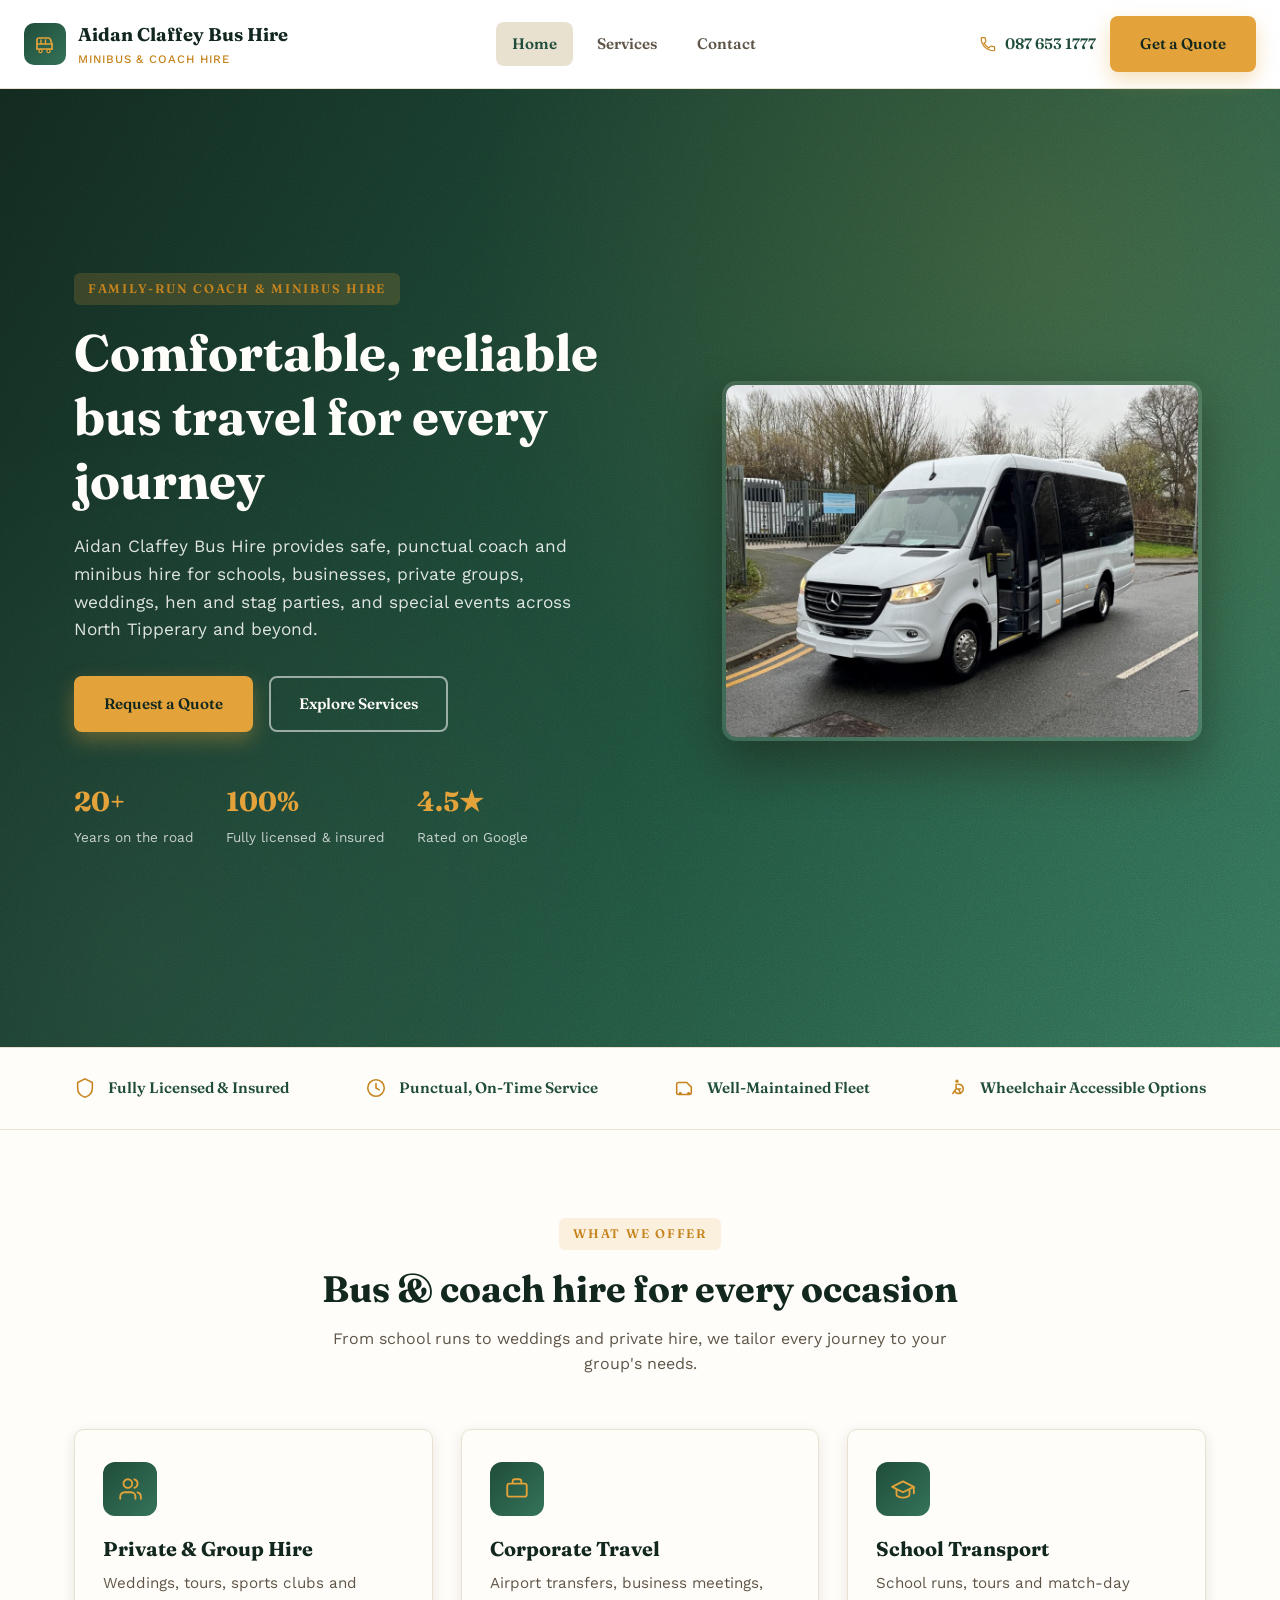
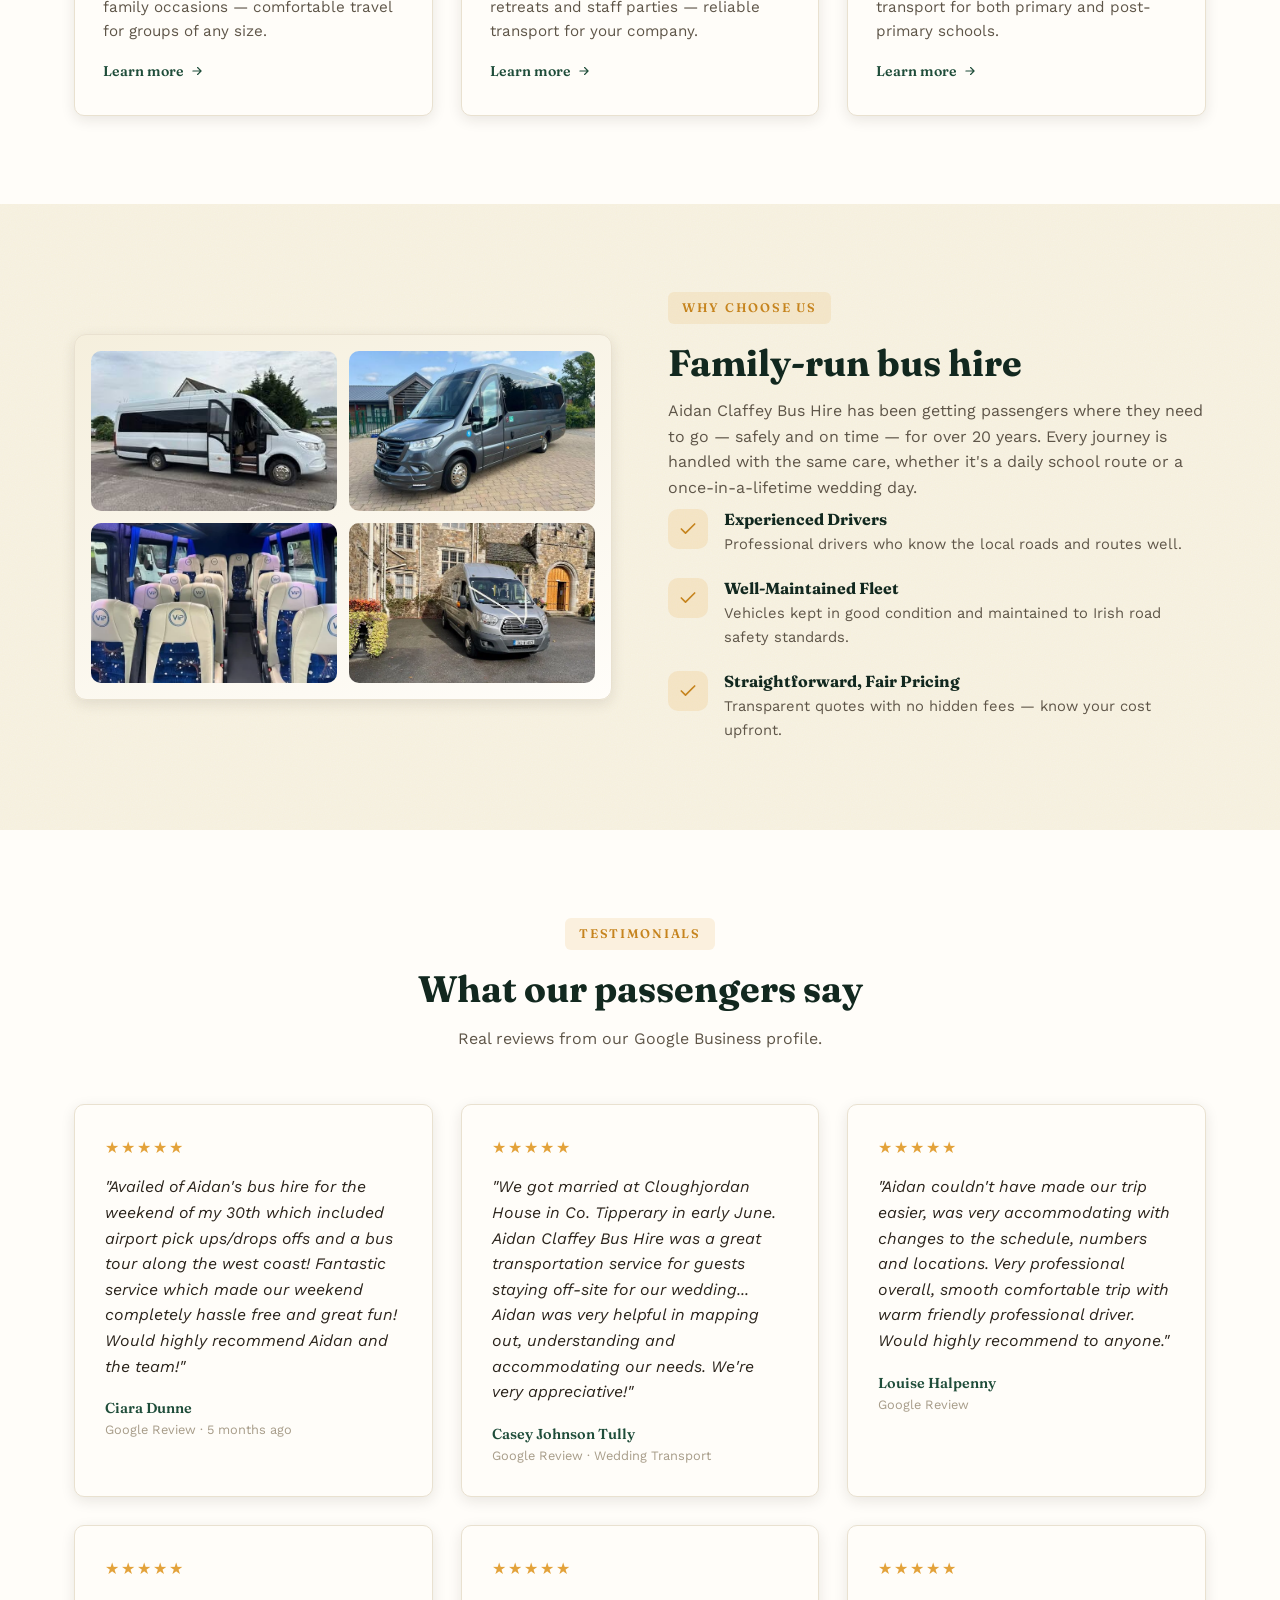
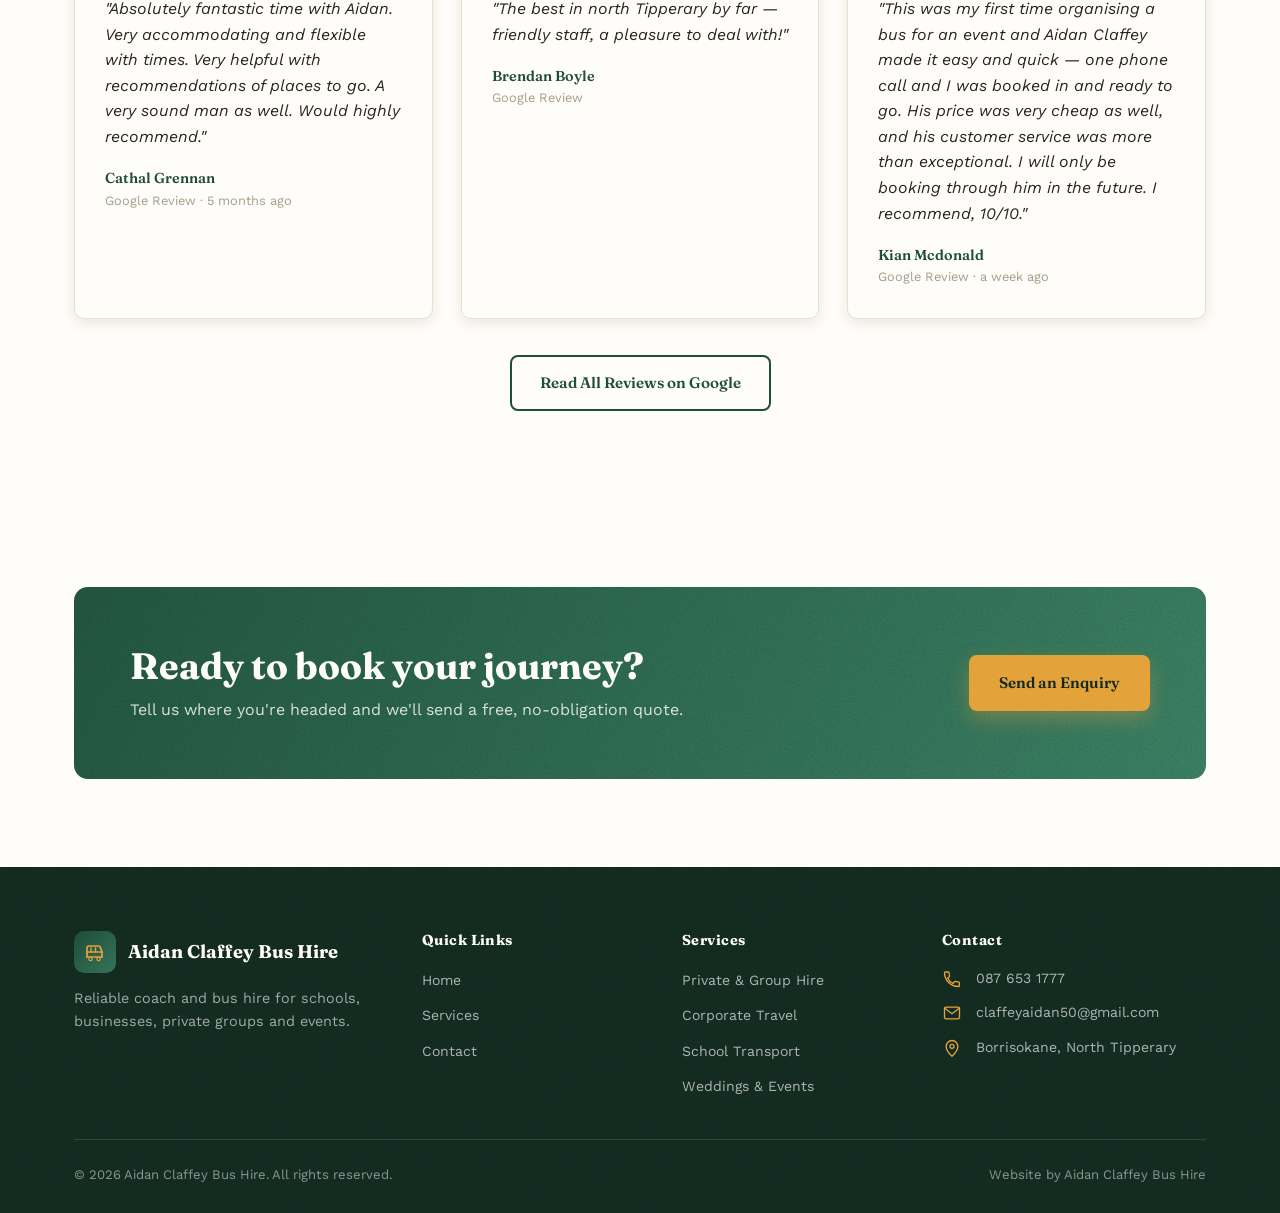
==== commit 40c4ff64: "Redesign the logo bus icon with a cleaner side-profile look Replace the front-view brand-mark icon (" ====
--- a/index.html
+++ b/index.html
@@ -5,7 +5,7 @@
 <meta name="viewport" content="width=device-width, initial-scale=1.0">
 <title>Aidan Claffey Bus Hire | Reliable Coach & Bus Hire</title>
 <meta name="description" content="Aidan Claffey Bus Hire provides reliable coach hire, school transport, corporate travel and private group hire with a well-maintained, fully insured fleet.">
-<link rel="icon" href="data:image/svg+xml,<svg xmlns=%22http://www.w3.org/2000/svg%22 viewBox=%220 0 24 24%22><rect width=%2224%22 height=%2224%22 rx=%225%22 fill=%22%231f4d3a%22/><path fill=%22%23e3a23a%22 d=%22M6 15h12v2H6zM7 17a1.5 1.5 0 1 0 0 3 1.5 1.5 0 0 0 0-3zm10 0a1.5 1.5 0 1 0 0 3 1.5 1.5 0 0 0 0-3zM6 7a1 1 0 0 1 1-1h10a1 1 0 0 1 1 1v7H6z%22/></svg>">
+<link rel="icon" href="data:image/svg+xml,<svg xmlns=%22http://www.w3.org/2000/svg%22 viewBox=%220 0 24 24%22><rect width=%2224%22 height=%2224%22 rx=%225%22 fill=%22%231f4d3a%22/><path fill=%22%23e3a23a%22 d=%22M4 7a1 1 0 0 1 1-1h11.5a1 1 0 0 1 .9.55L19.5 10H4V7z%22/><rect x=%224%22 y=%2210%22 width=%2215.5%22 height=%226%22 fill=%22%23e3a23a%22/><rect x=%224%22 y=%2216%22 width=%2215.5%22 height=%221.5%22 fill=%22%23e3a23a%22/><rect x=%226.3%22 y=%227.5%22 width=%222.8%22 height=%222.2%22 rx=%220.4%22 fill=%22%231f4d3a%22/><rect x=%2210.3%22 y=%227.5%22 width=%222.8%22 height=%222.2%22 rx=%220.4%22 fill=%22%231f4d3a%22/><rect x=%2214.3%22 y=%227.5%22 width=%222.8%22 height=%222.2%22 rx=%220.4%22 fill=%22%231f4d3a%22/><circle cx=%227.5%22 cy=%2218%22 r=%221.6%22 fill=%22%231f4d3a%22 stroke=%22%23e3a23a%22 stroke-width=%220.9%22/><circle cx=%2216%22 cy=%2218%22 r=%221.6%22 fill=%22%231f4d3a%22 stroke=%22%23e3a23a%22 stroke-width=%220.9%22/></svg>">
 <link rel="preconnect" href="https://fonts.googleapis.com">
 <link rel="preconnect" href="https://fonts.gstatic.com" crossorigin>
 <link href="https://fonts.googleapis.com/css2?family=Work+Sans:wght@400;500;600;700&family=Fraunces:opsz,wght@9..144,600;9..144,700&display=swap" rel="stylesheet">
@@ -17,7 +17,7 @@
   <div class="header-inner">
     <a href="index.html" class="brand">
       <span class="brand-mark">
-        <svg viewBox="0 0 24 24" fill="none" xmlns="http://www.w3.org/2000/svg"><path d="M4 16V7a2 2 0 0 1 2-2h12a2 2 0 0 1 2 2v9" stroke="#E3A23A" stroke-width="1.8" stroke-linecap="round"/><path d="M4 16h16v1.5a1 1 0 0 1-1 1H5a1 1 0 0 1-1-1V16z" fill="#E3A23A"/><circle cx="8" cy="19.5" r="1.5" fill="#1F4D3A" stroke="#E3A23A" stroke-width="1"/><circle cx="16" cy="19.5" r="1.5" fill="#1F4D3A" stroke="#E3A23A" stroke-width="1"/><path d="M7 9h4M13 9h4M7 12.5h10" stroke="#E3A23A" stroke-width="1.6" stroke-linecap="round"/></svg>
+        <svg viewBox="0 0 24 24" fill="none" xmlns="http://www.w3.org/2000/svg"><path d="M4 17V8a2 2 0 0 1 2-2h9.5a2 2 0 0 1 1.9 1.4L19 12v5" stroke="#E3A23A" stroke-width="1.7" stroke-linecap="round" stroke-linejoin="round"/><path d="M4 17h15" stroke="#E3A23A" stroke-width="1.7" stroke-linecap="round"/><path d="M4 12h15" stroke="#E3A23A" stroke-width="1.7" stroke-linecap="round"/><path d="M8 8v4M12.5 8v4" stroke="#E3A23A" stroke-width="1.4" stroke-linecap="round"/><circle cx="7.5" cy="19" r="1.6" fill="#1F4D3A" stroke="#E3A23A" stroke-width="1.3"/><circle cx="15.5" cy="19" r="1.6" fill="#1F4D3A" stroke="#E3A23A" stroke-width="1.3"/></svg>
       </span>
       <span class="brand-text">Aidan Claffey Bus Hire<span class="sub">Minibus &amp; Coach Hire</span></span>
     </a>
@@ -249,7 +249,7 @@
       <div class="footer-brand">
         <a href="index.html" class="brand">
           <span class="brand-mark">
-            <svg viewBox="0 0 24 24" fill="none" xmlns="http://www.w3.org/2000/svg"><path d="M4 16V7a2 2 0 0 1 2-2h12a2 2 0 0 1 2 2v9" stroke="#E3A23A" stroke-width="1.8" stroke-linecap="round"/><path d="M4 16h16v1.5a1 1 0 0 1-1 1H5a1 1 0 0 1-1-1V16z" fill="#E3A23A"/><circle cx="8" cy="19.5" r="1.5" fill="#1F4D3A" stroke="#E3A23A" stroke-width="1"/><circle cx="16" cy="19.5" r="1.5" fill="#1F4D3A" stroke="#E3A23A" stroke-width="1"/><path d="M7 9h4M13 9h4M7 12.5h10" stroke="#E3A23A" stroke-width="1.6" stroke-linecap="round"/></svg>
+            <svg viewBox="0 0 24 24" fill="none" xmlns="http://www.w3.org/2000/svg"><path d="M4 17V8a2 2 0 0 1 2-2h9.5a2 2 0 0 1 1.9 1.4L19 12v5" stroke="#E3A23A" stroke-width="1.7" stroke-linecap="round" stroke-linejoin="round"/><path d="M4 17h15" stroke="#E3A23A" stroke-width="1.7" stroke-linecap="round"/><path d="M4 12h15" stroke="#E3A23A" stroke-width="1.7" stroke-linecap="round"/><path d="M8 8v4M12.5 8v4" stroke="#E3A23A" stroke-width="1.4" stroke-linecap="round"/><circle cx="7.5" cy="19" r="1.6" fill="#1F4D3A" stroke="#E3A23A" stroke-width="1.3"/><circle cx="15.5" cy="19" r="1.6" fill="#1F4D3A" stroke="#E3A23A" stroke-width="1.3"/></svg>
           </span>
           Aidan Claffey Bus Hire
         </a>
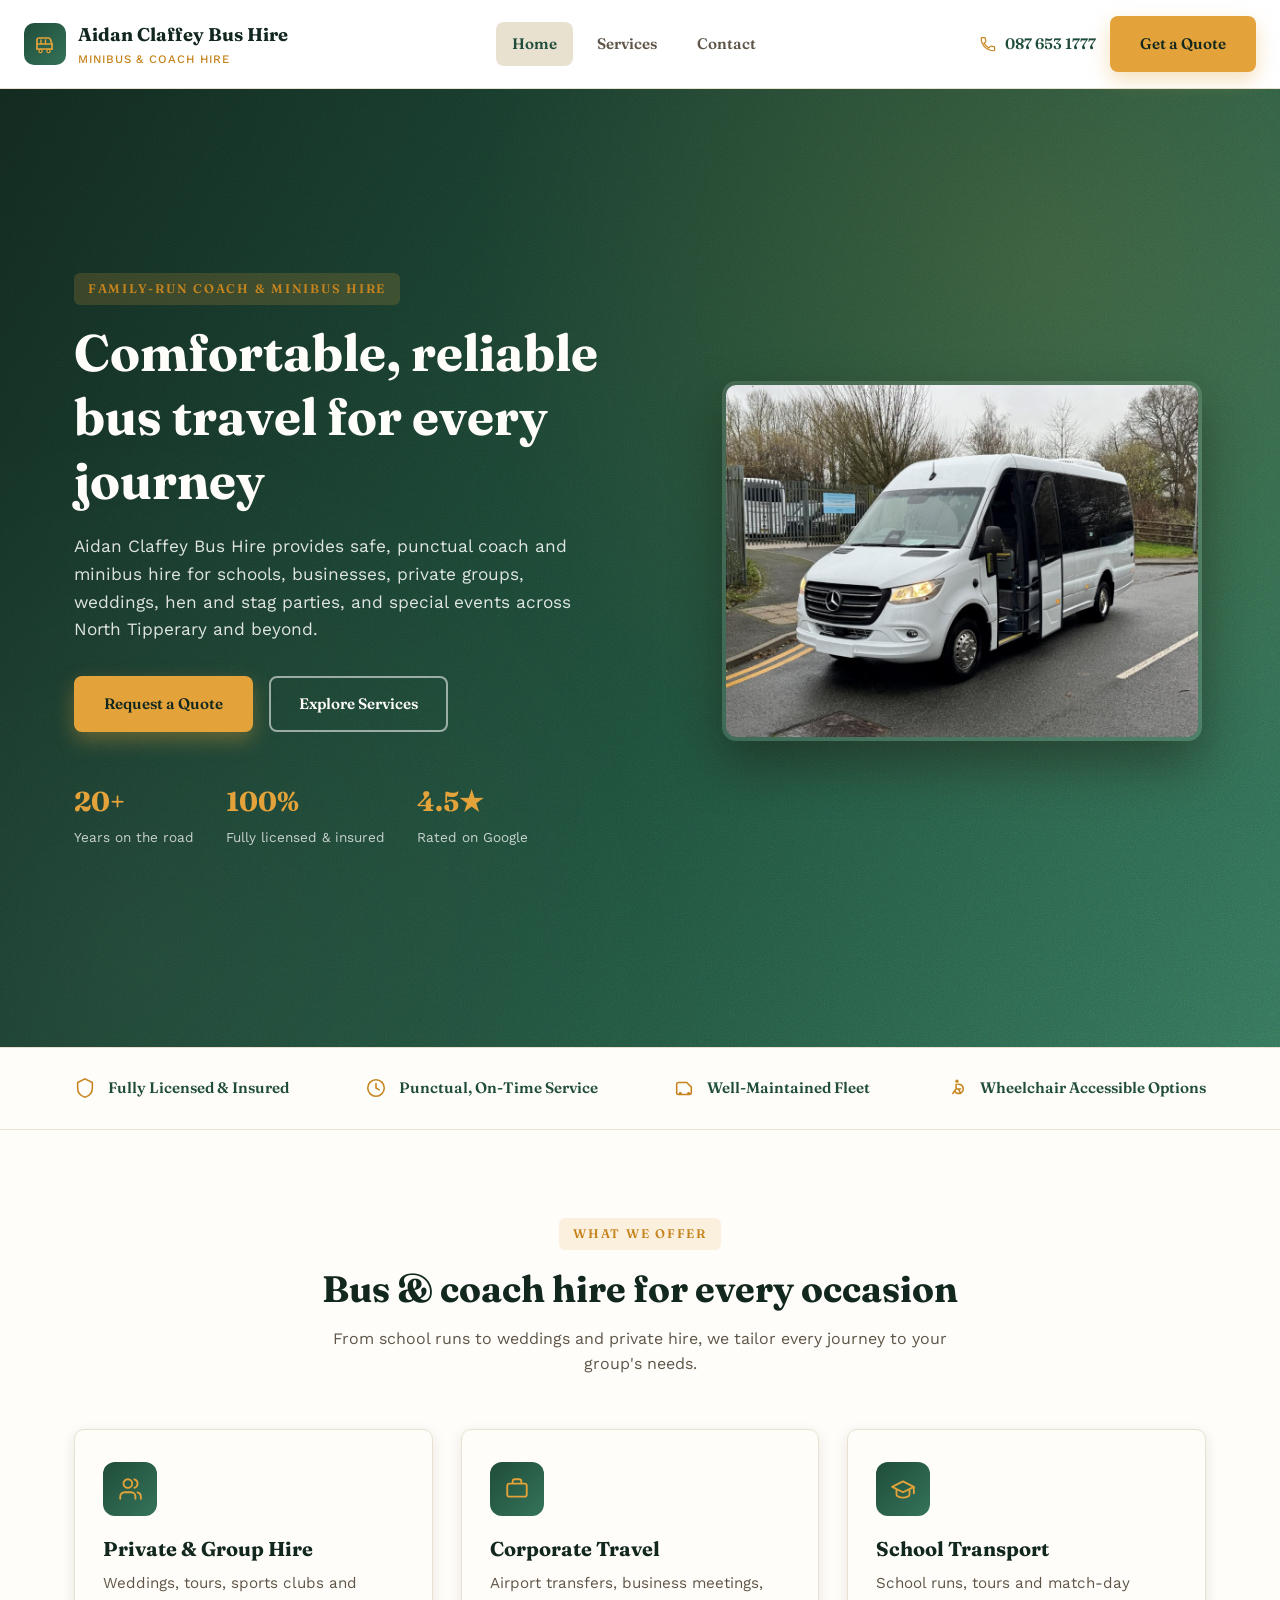
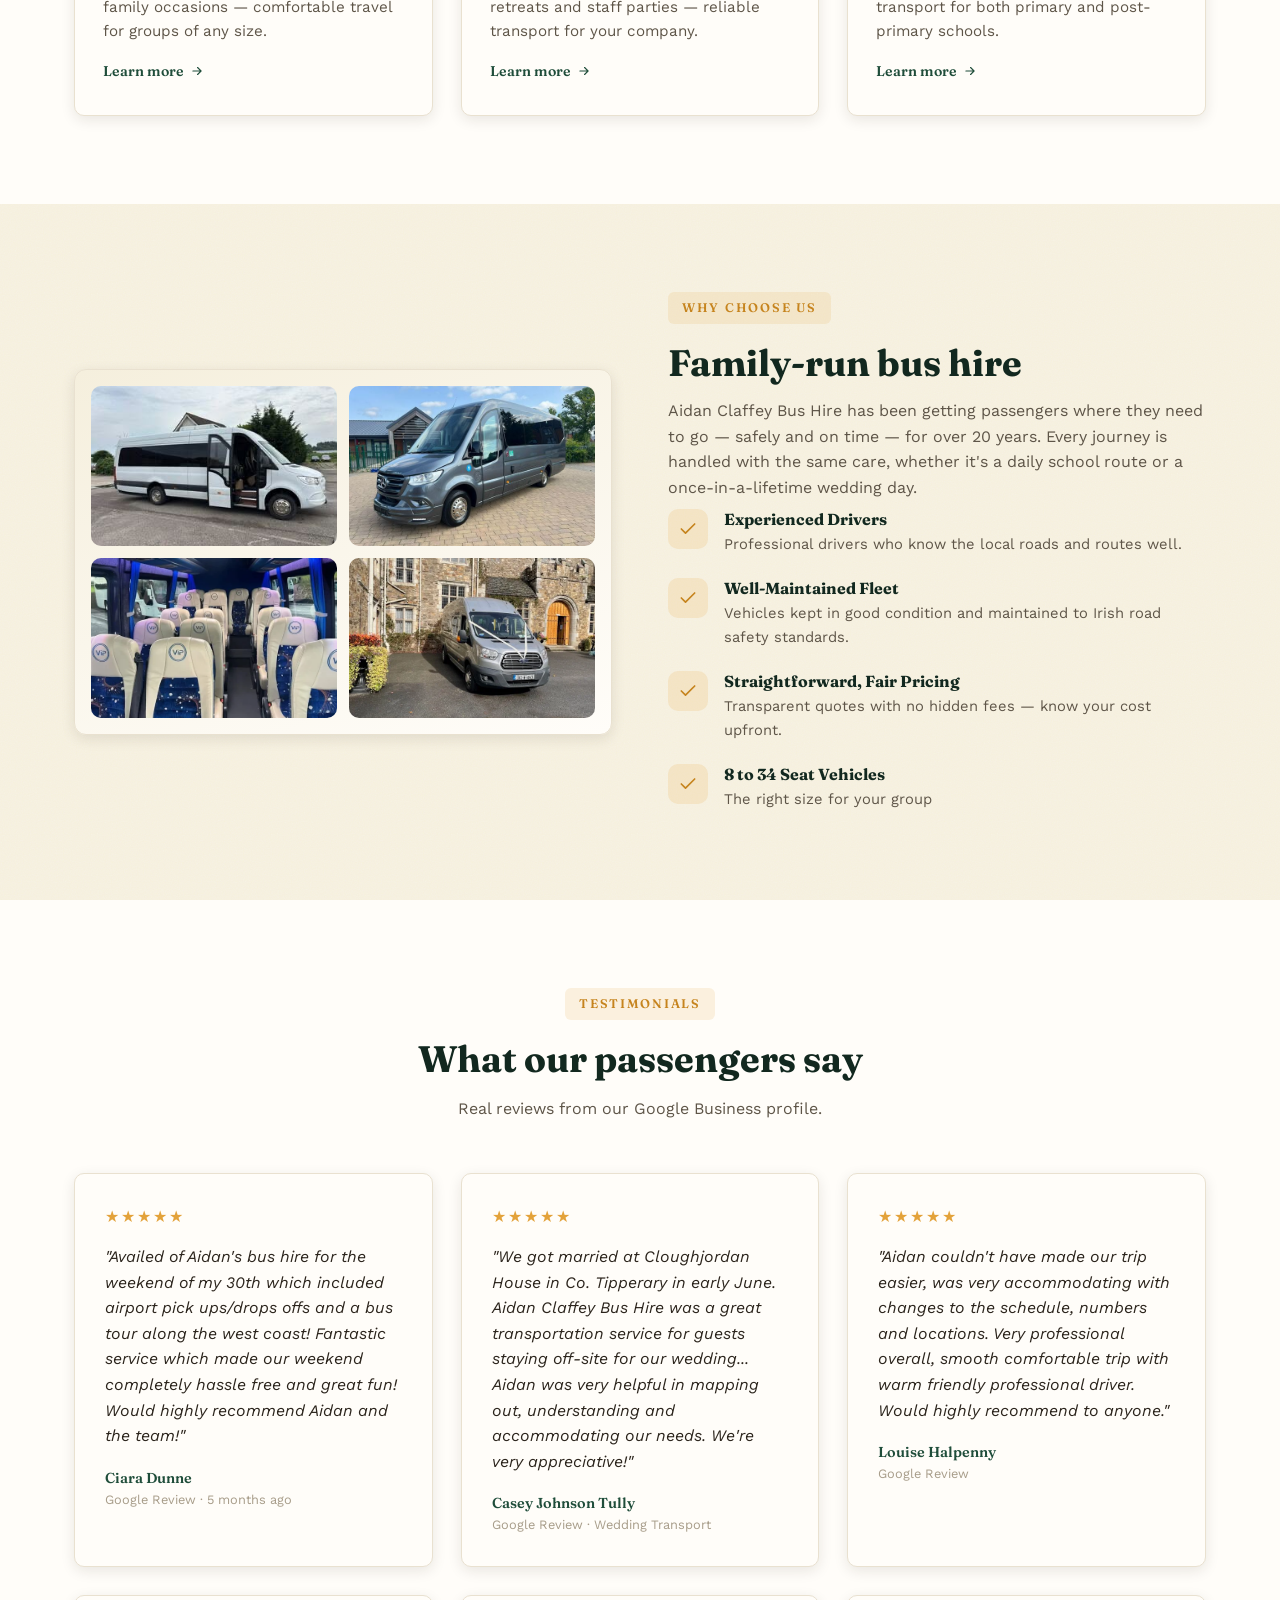
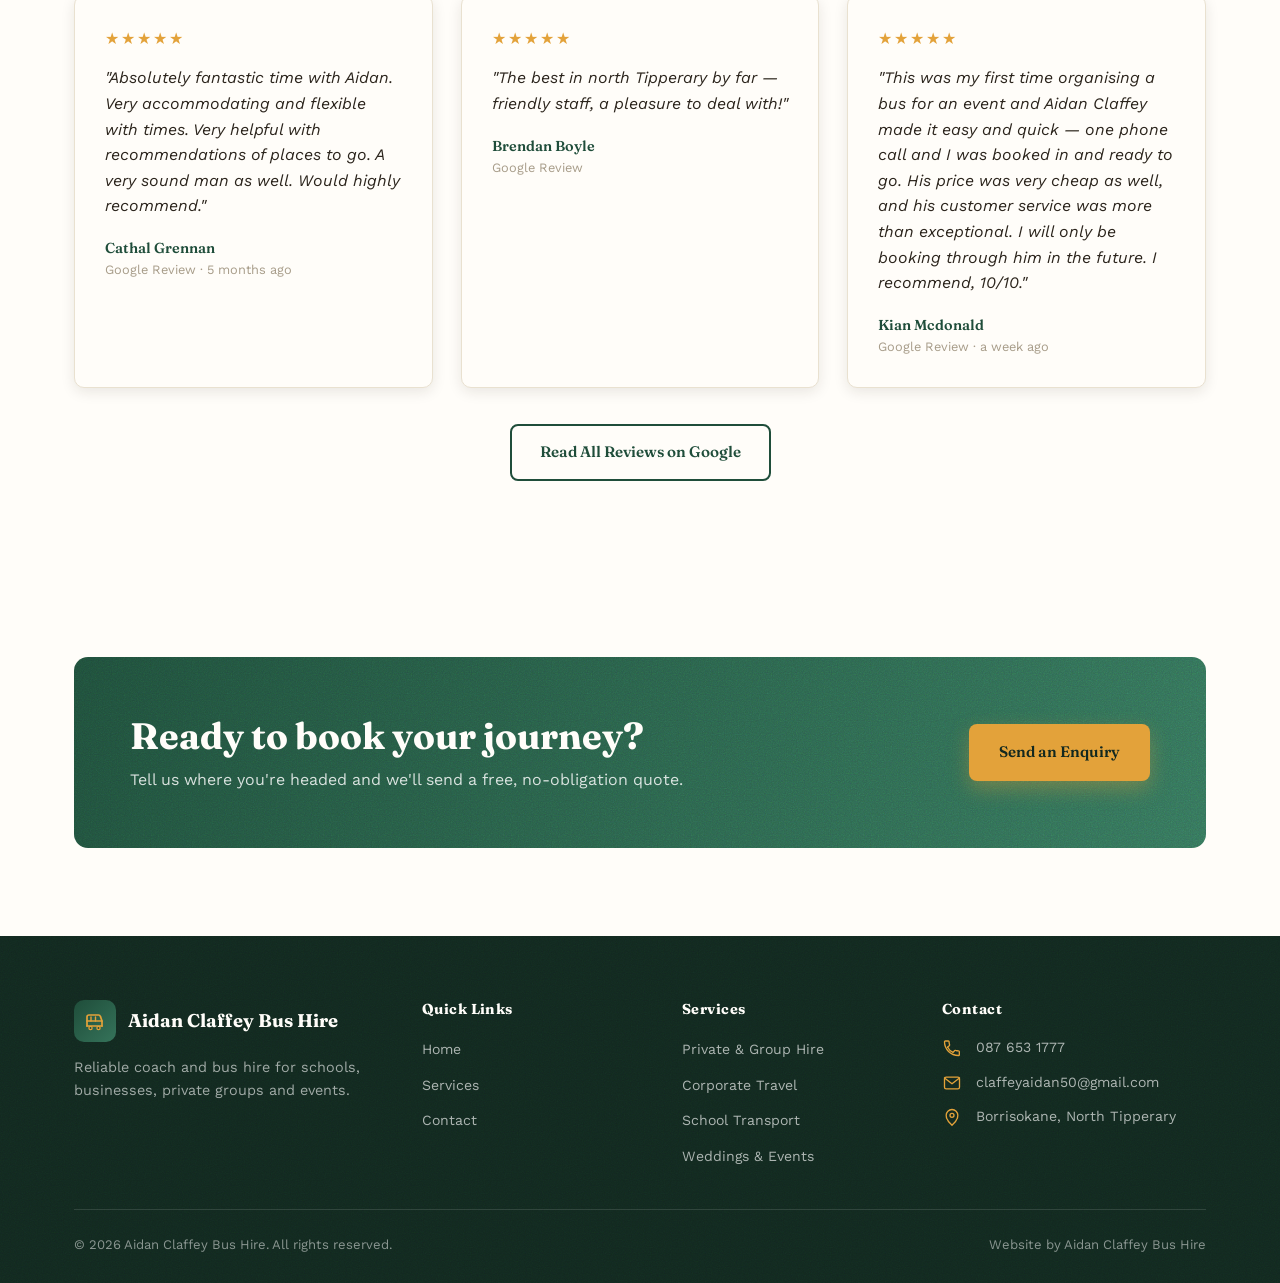
==== commit f8e131d8: "Update fleet sizing copy to "8 to 34 Seat Vehicles" Replace the seat-count pill list on the Services" ====
--- a/index.html
+++ b/index.html
@@ -173,6 +173,15 @@
             <p>Transparent quotes with no hidden fees — know your cost upfront.</p>
           </div>
         </div>
+        <div class="feature-item">
+          <div class="feature-icon">
+            <svg viewBox="0 0 24 24" fill="none"><path d="M20 6L9 17l-5-5" stroke="currentColor" stroke-width="2" stroke-linecap="round" stroke-linejoin="round"/></svg>
+          </div>
+          <div>
+            <h4>8 to 34 Seat Vehicles</h4>
+            <p>The right size for your group</p>
+          </div>
+        </div>
       </div>
     </div>
   </div>
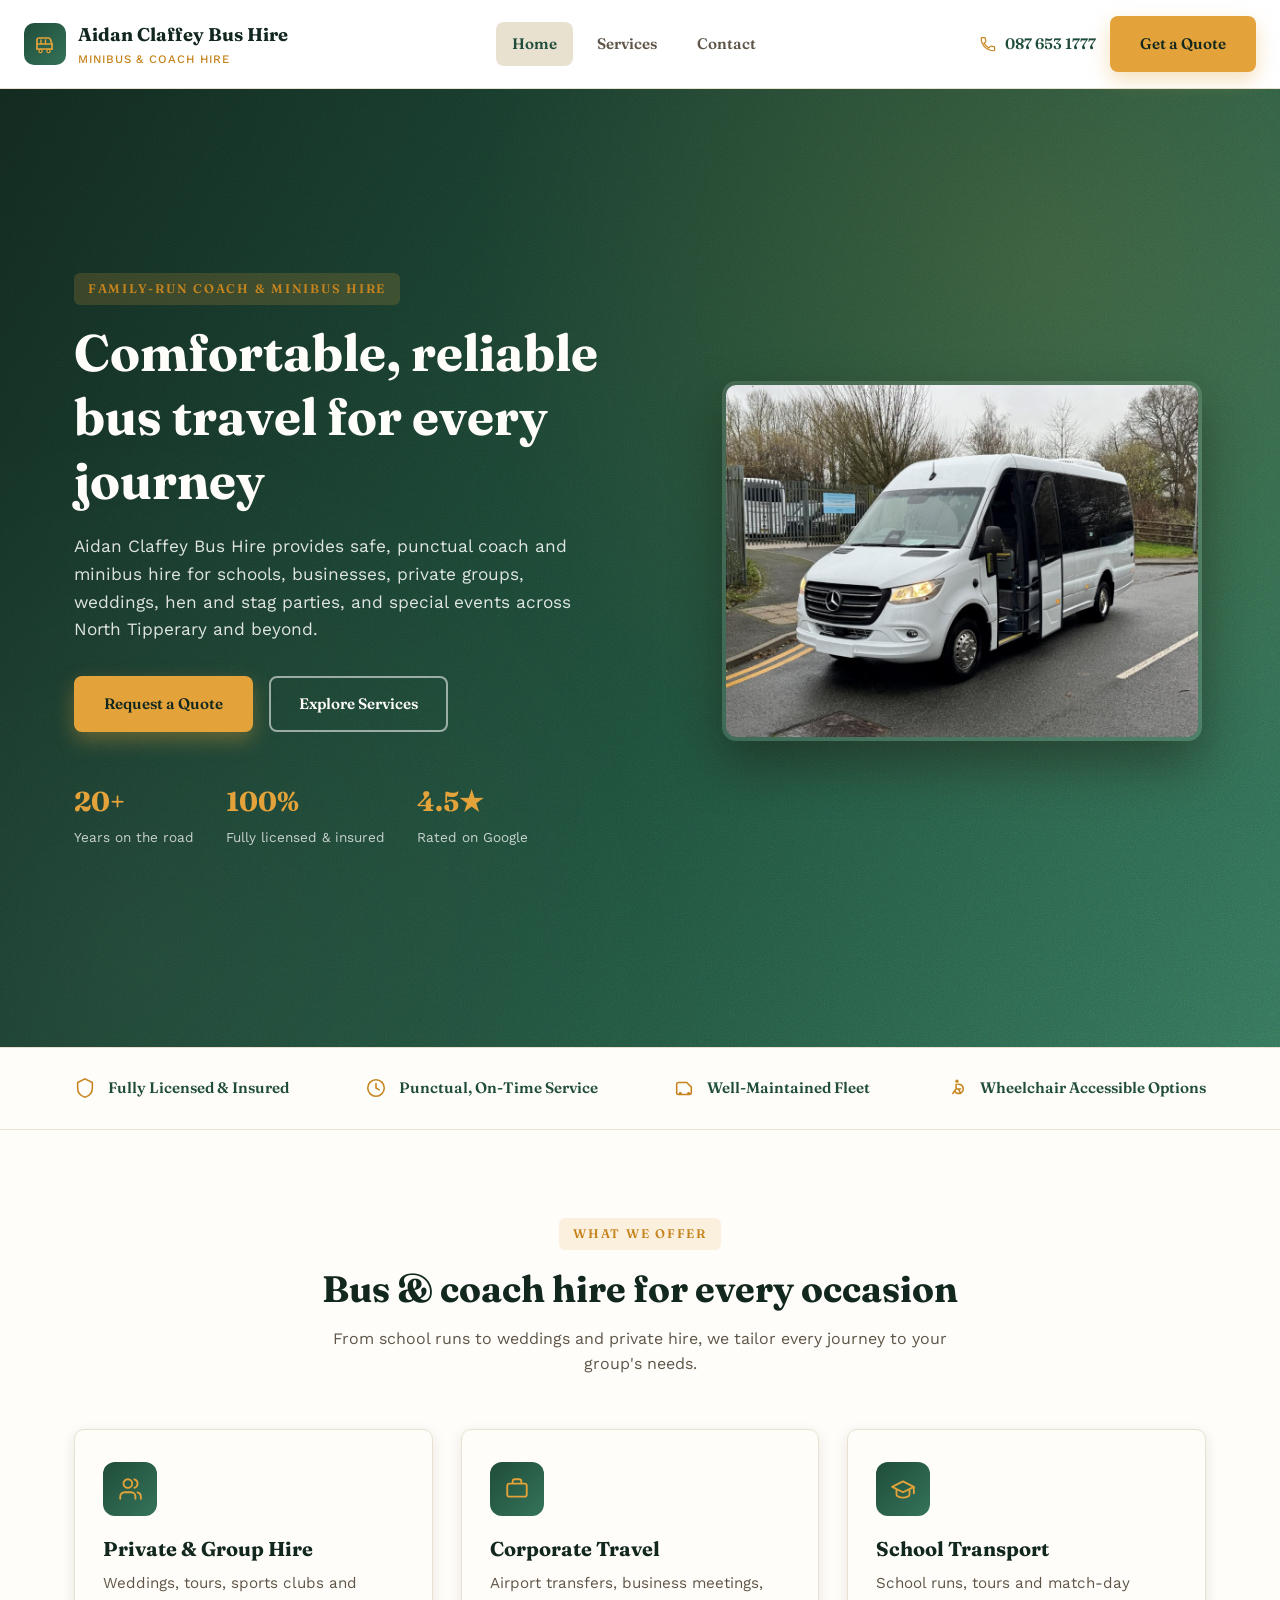
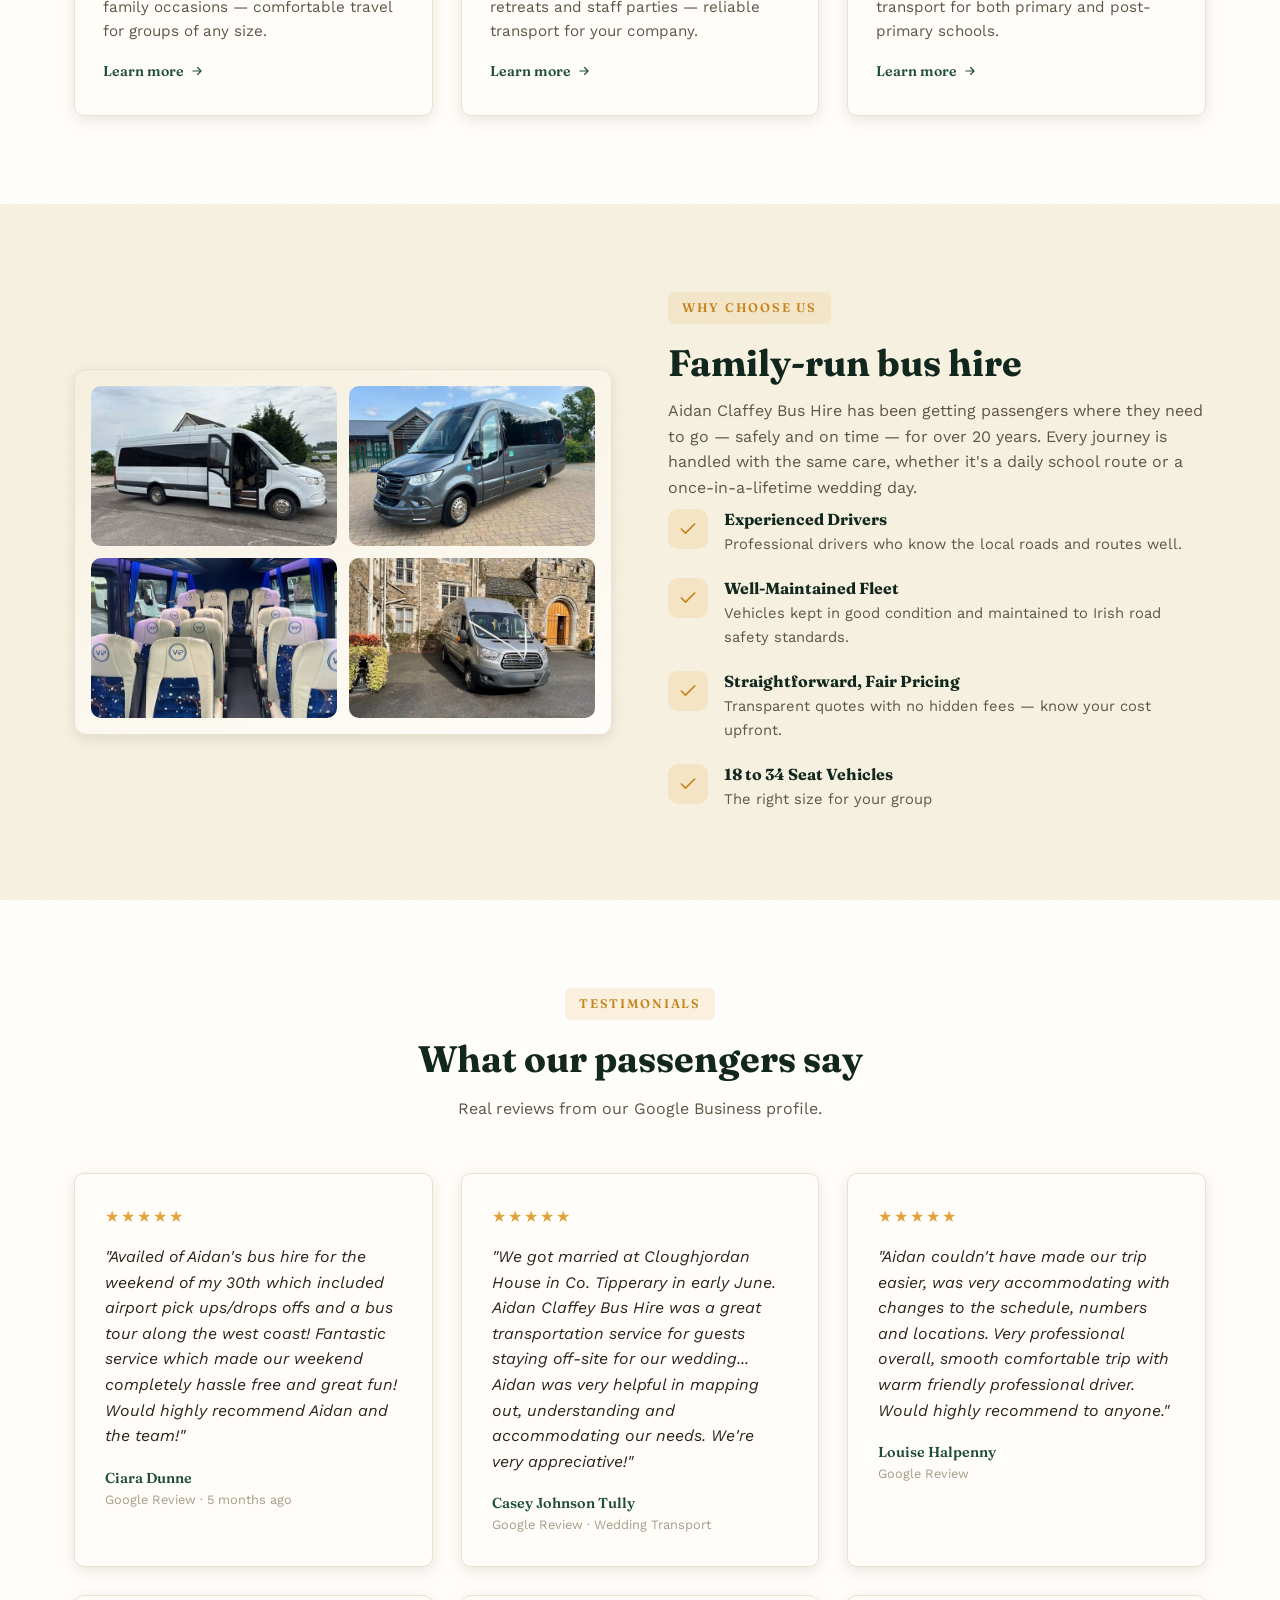
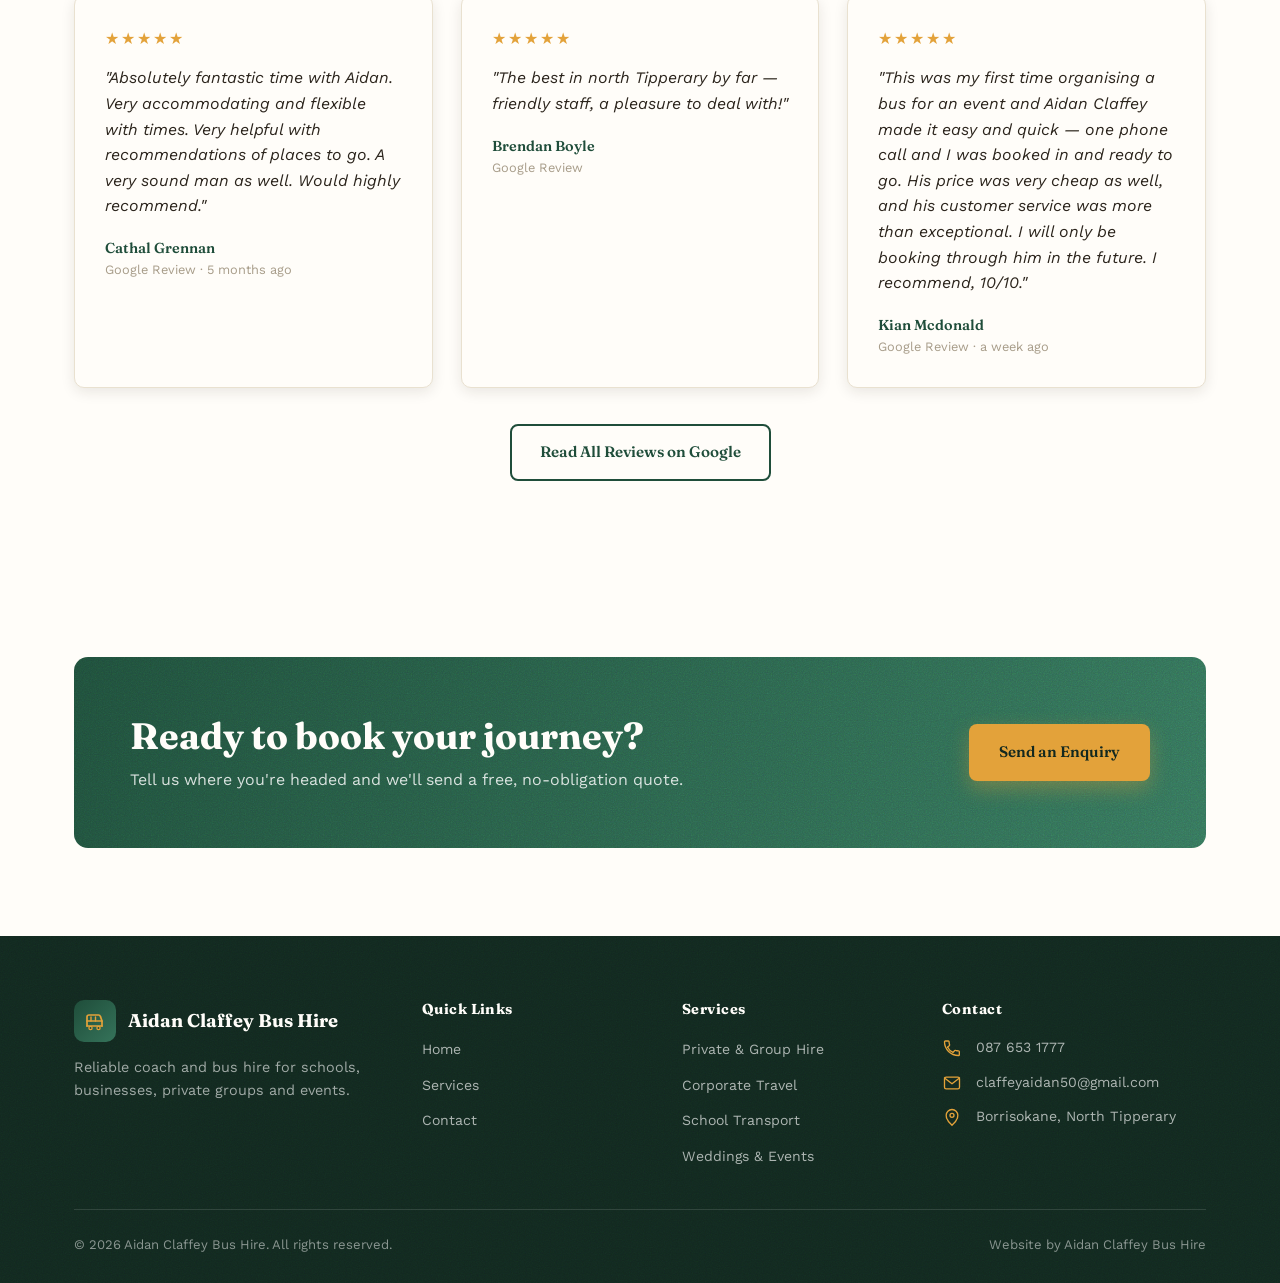
==== commit 17d68775: "Blur license plate on wedding shuttle photo; update fleet range to 18-34 seats Blur the front number" ====
--- a/index.html
+++ b/index.html
@@ -178,7 +178,7 @@
             <svg viewBox="0 0 24 24" fill="none"><path d="M20 6L9 17l-5-5" stroke="currentColor" stroke-width="2" stroke-linecap="round" stroke-linejoin="round"/></svg>
           </div>
           <div>
-            <h4>8 to 34 Seat Vehicles</h4>
+            <h4>18 to 34 Seat Vehicles</h4>
             <p>The right size for your group</p>
           </div>
         </div>
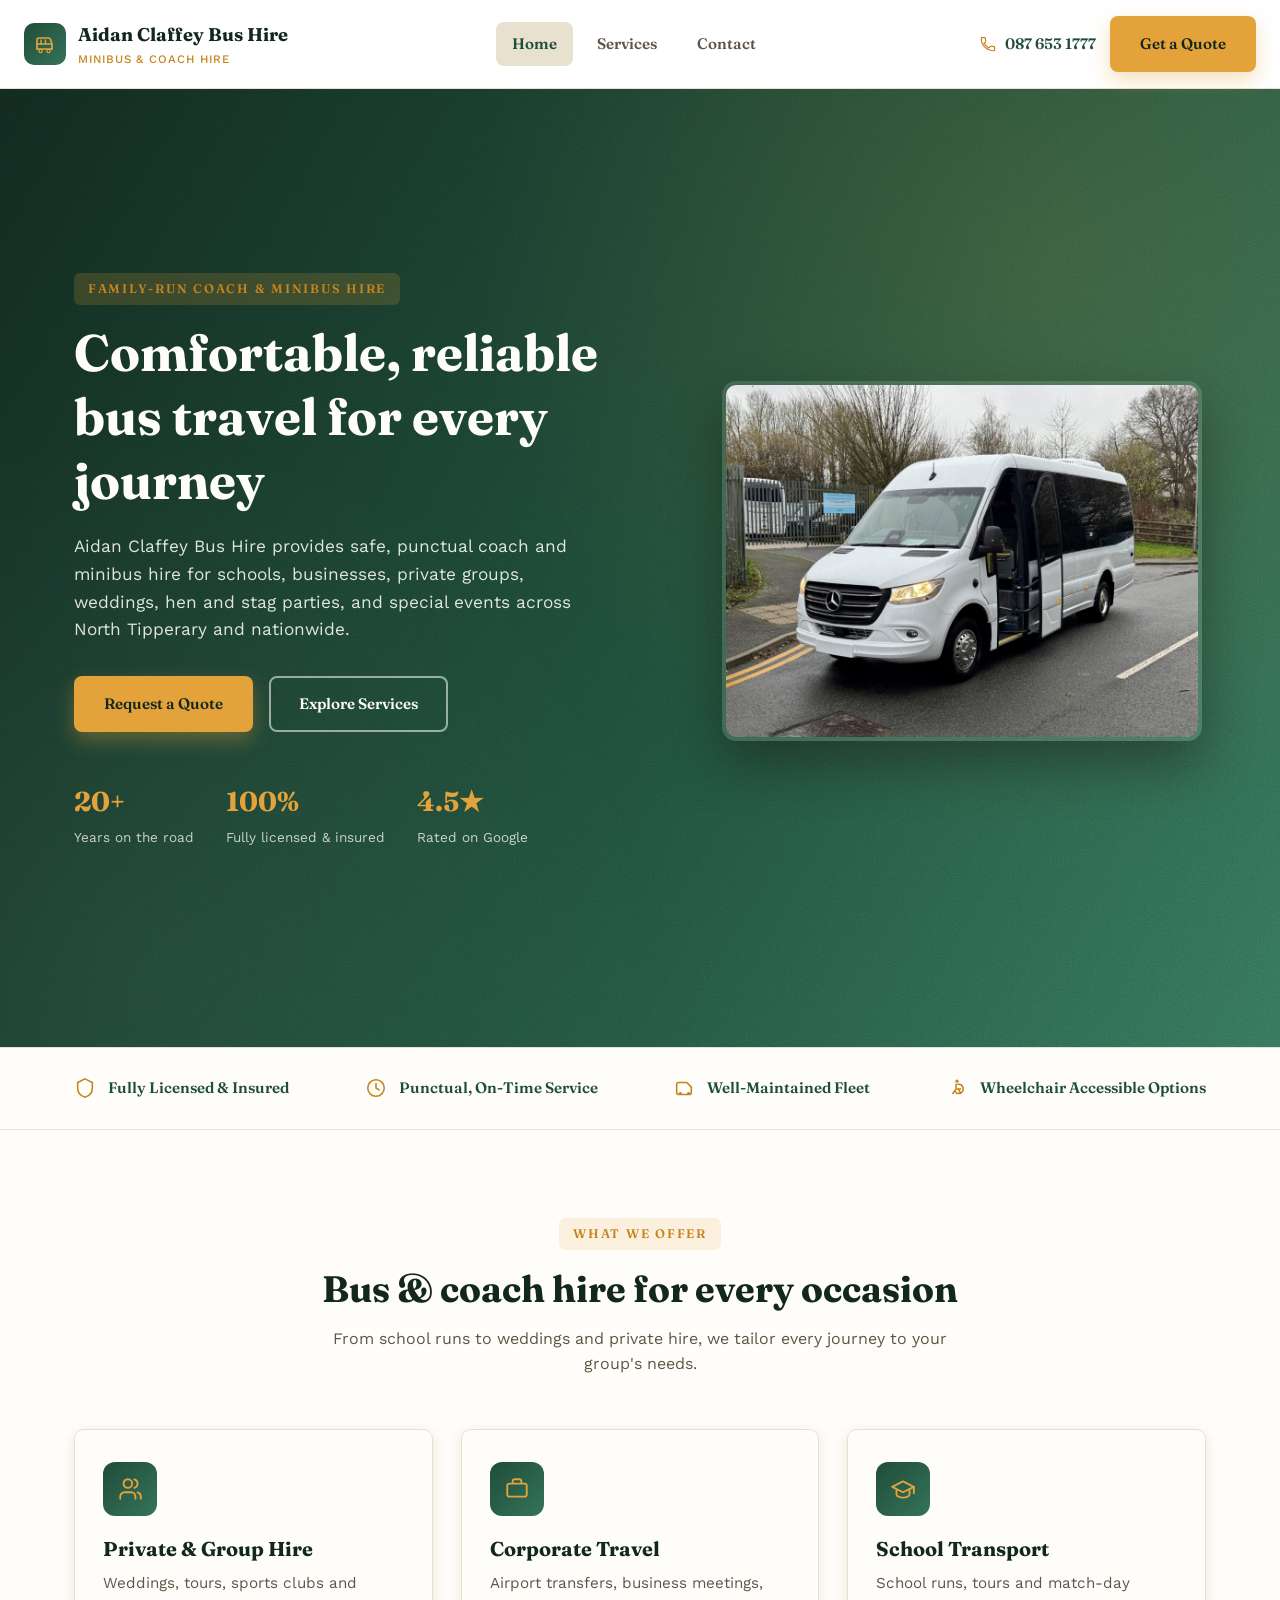
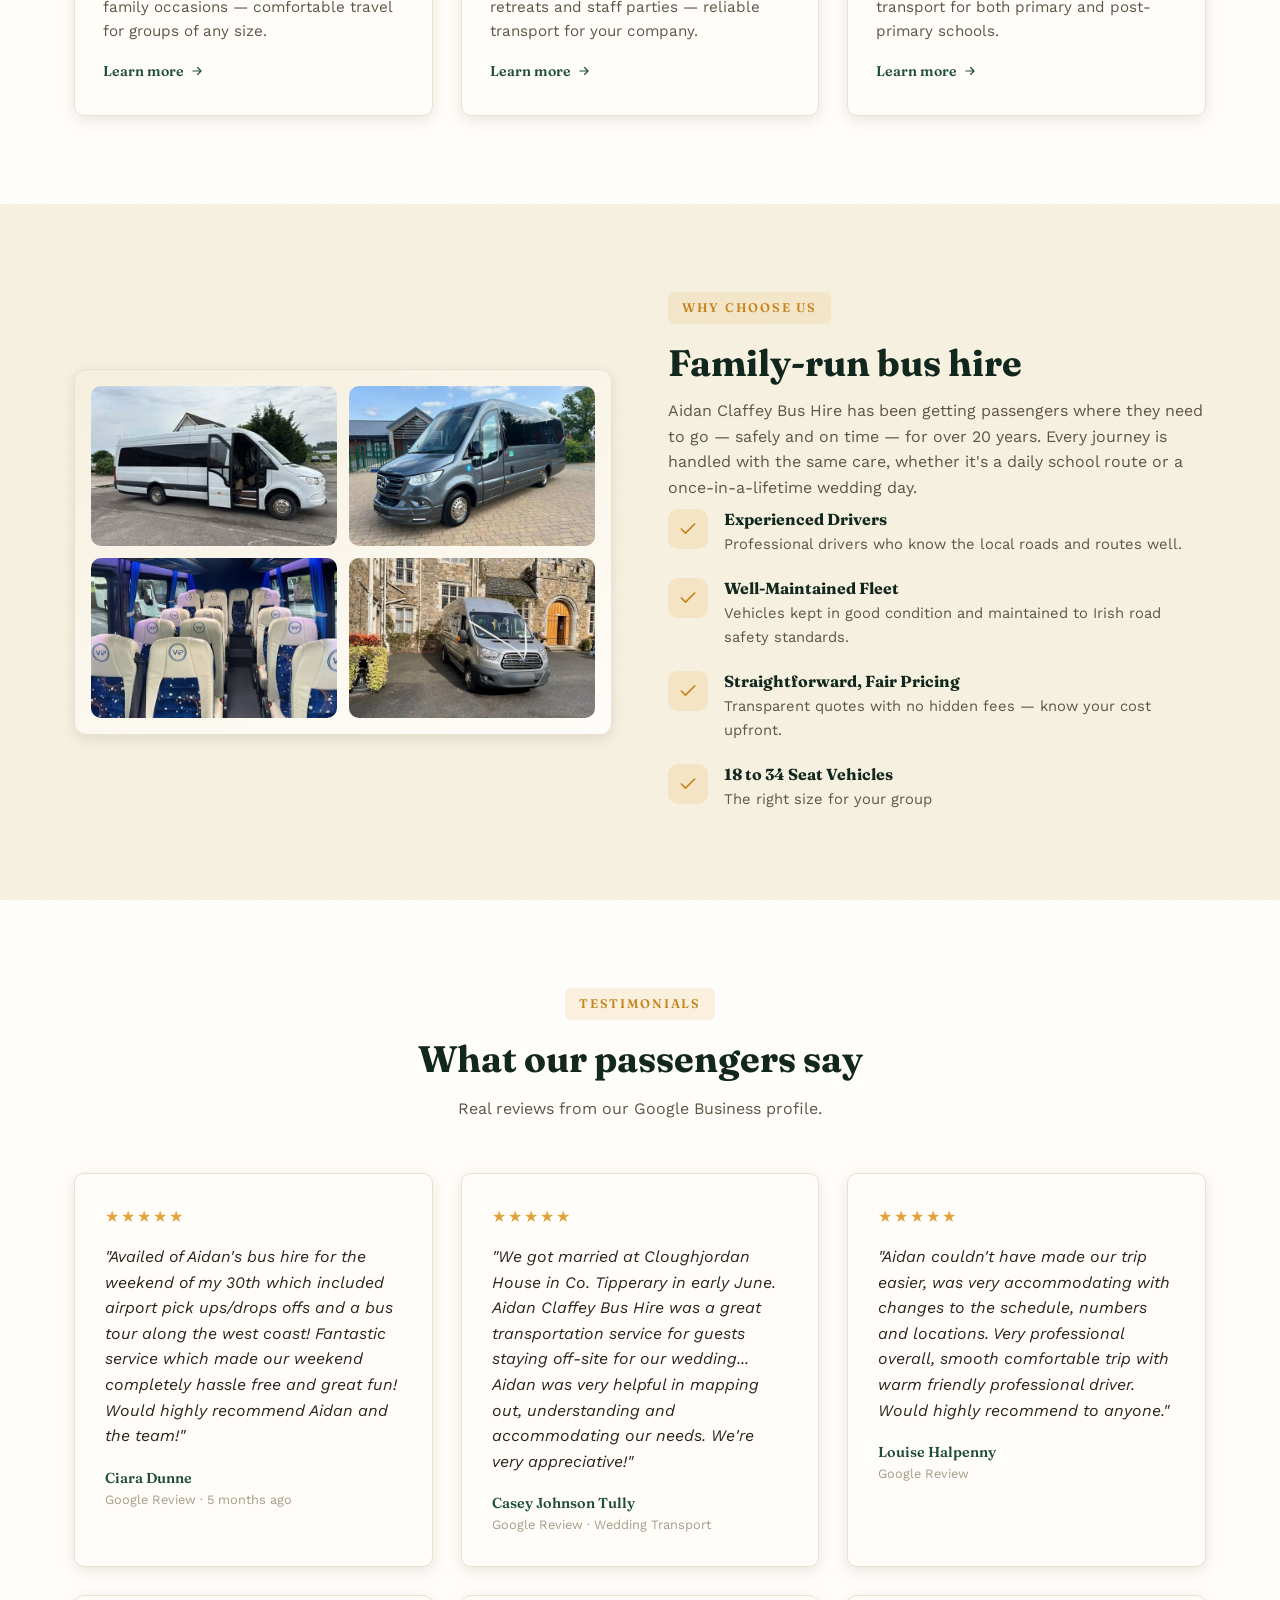
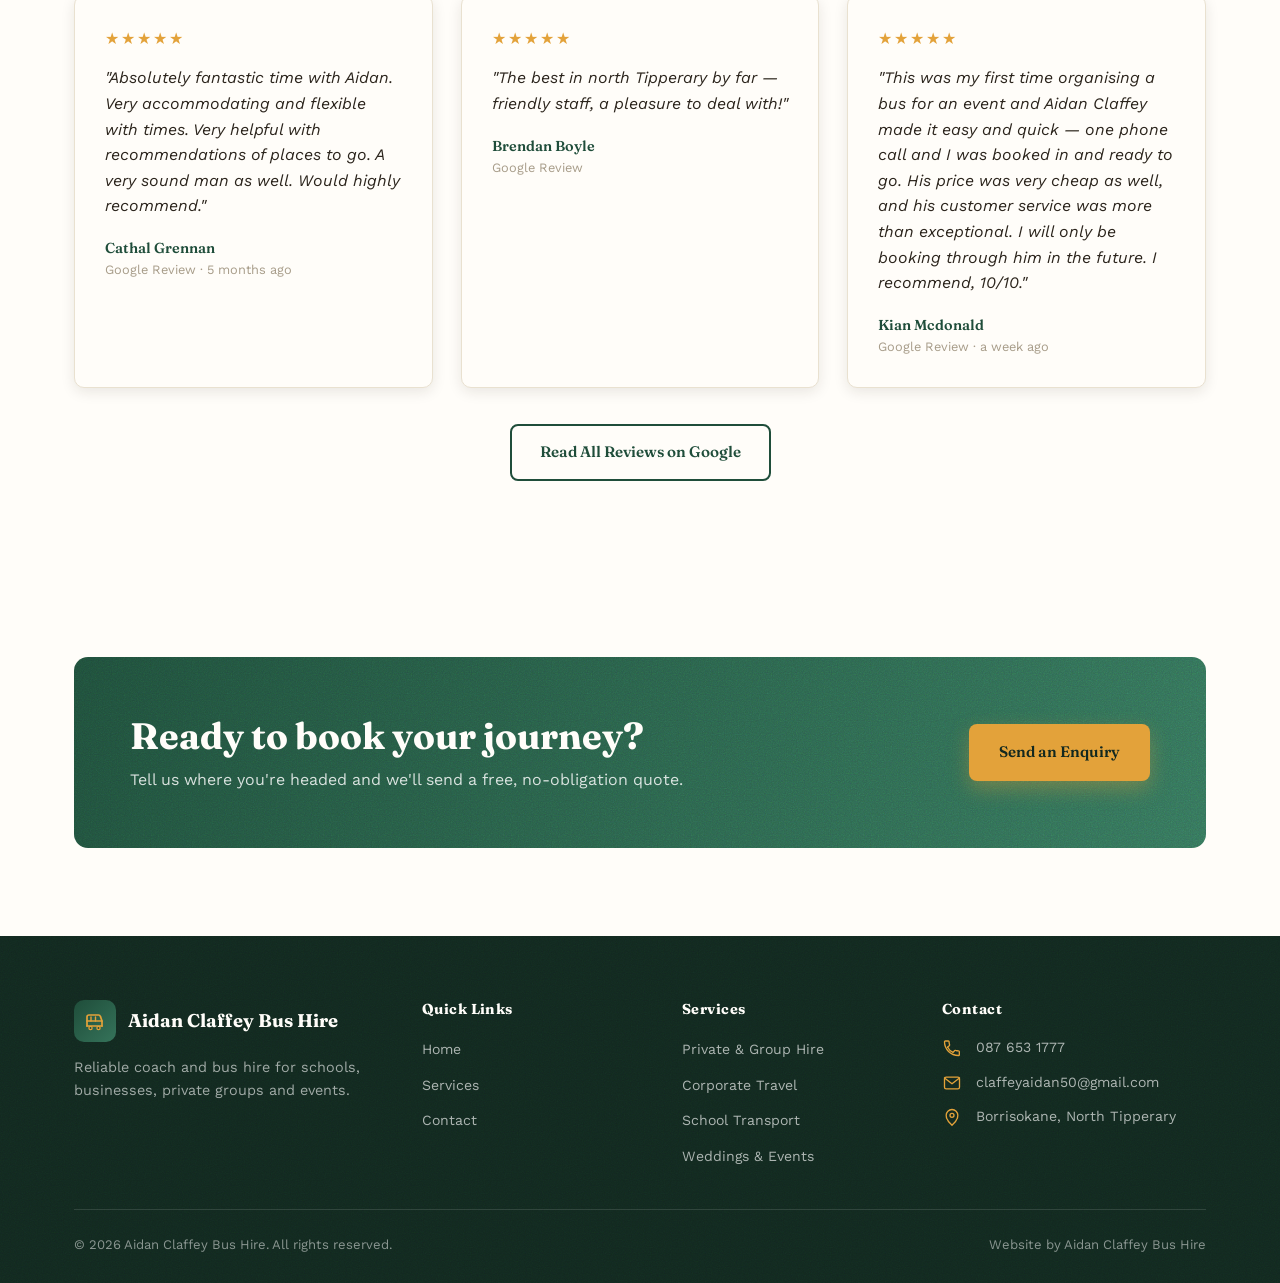
==== commit 63a94882: "Update hero blurb to say nationwide instead of "and beyond" Co-Authored-By: Claude Sonnet 5 <noreply" ====
--- a/index.html
+++ b/index.html
@@ -48,7 +48,7 @@
     <div>
       <span class="eyebrow">Family-Run Coach &amp; Minibus Hire</span>
       <h1>Comfortable, reliable bus travel for every journey</h1>
-      <p class="lead">Aidan Claffey Bus Hire provides safe, punctual coach and minibus hire for schools, businesses, private groups, weddings, hen and stag parties, and special events across North Tipperary and beyond.</p>
+      <p class="lead">Aidan Claffey Bus Hire provides safe, punctual coach and minibus hire for schools, businesses, private groups, weddings, hen and stag parties, and special events across North Tipperary and nationwide.</p>
       <div class="hero-actions">
         <a href="contact.html" class="btn btn-primary">Request a Quote</a>
         <a href="services.html" class="btn btn-outline">Explore Services</a>
--- a/css/styles.css
+++ b/css/styles.css
@@ -749,23 +749,6 @@
 }
 .form-status.success { display: block; background: rgba(39, 174, 96, 0.12); color: #1e8449; }
 .form-status.error { display: block; background: rgba(192, 57, 43, 0.12); color: #c0392b; }
-
-.map-embed {
-  border-radius: 12px;
-  overflow: hidden;
-  border: 1px solid var(--grey-200);
-  margin-top: 40px;
-  height: 320px;
-  background: var(--grey-200);
-  display: flex;
-  align-items: center;
-  justify-content: center;
-  color: var(--grey-700);
-  font-family: var(--font-heading);
-  font-weight: 600;
-  text-align: center;
-  padding: 24px;
-}
 
 /* ---------- FAQ ---------- */
 .faq-item {
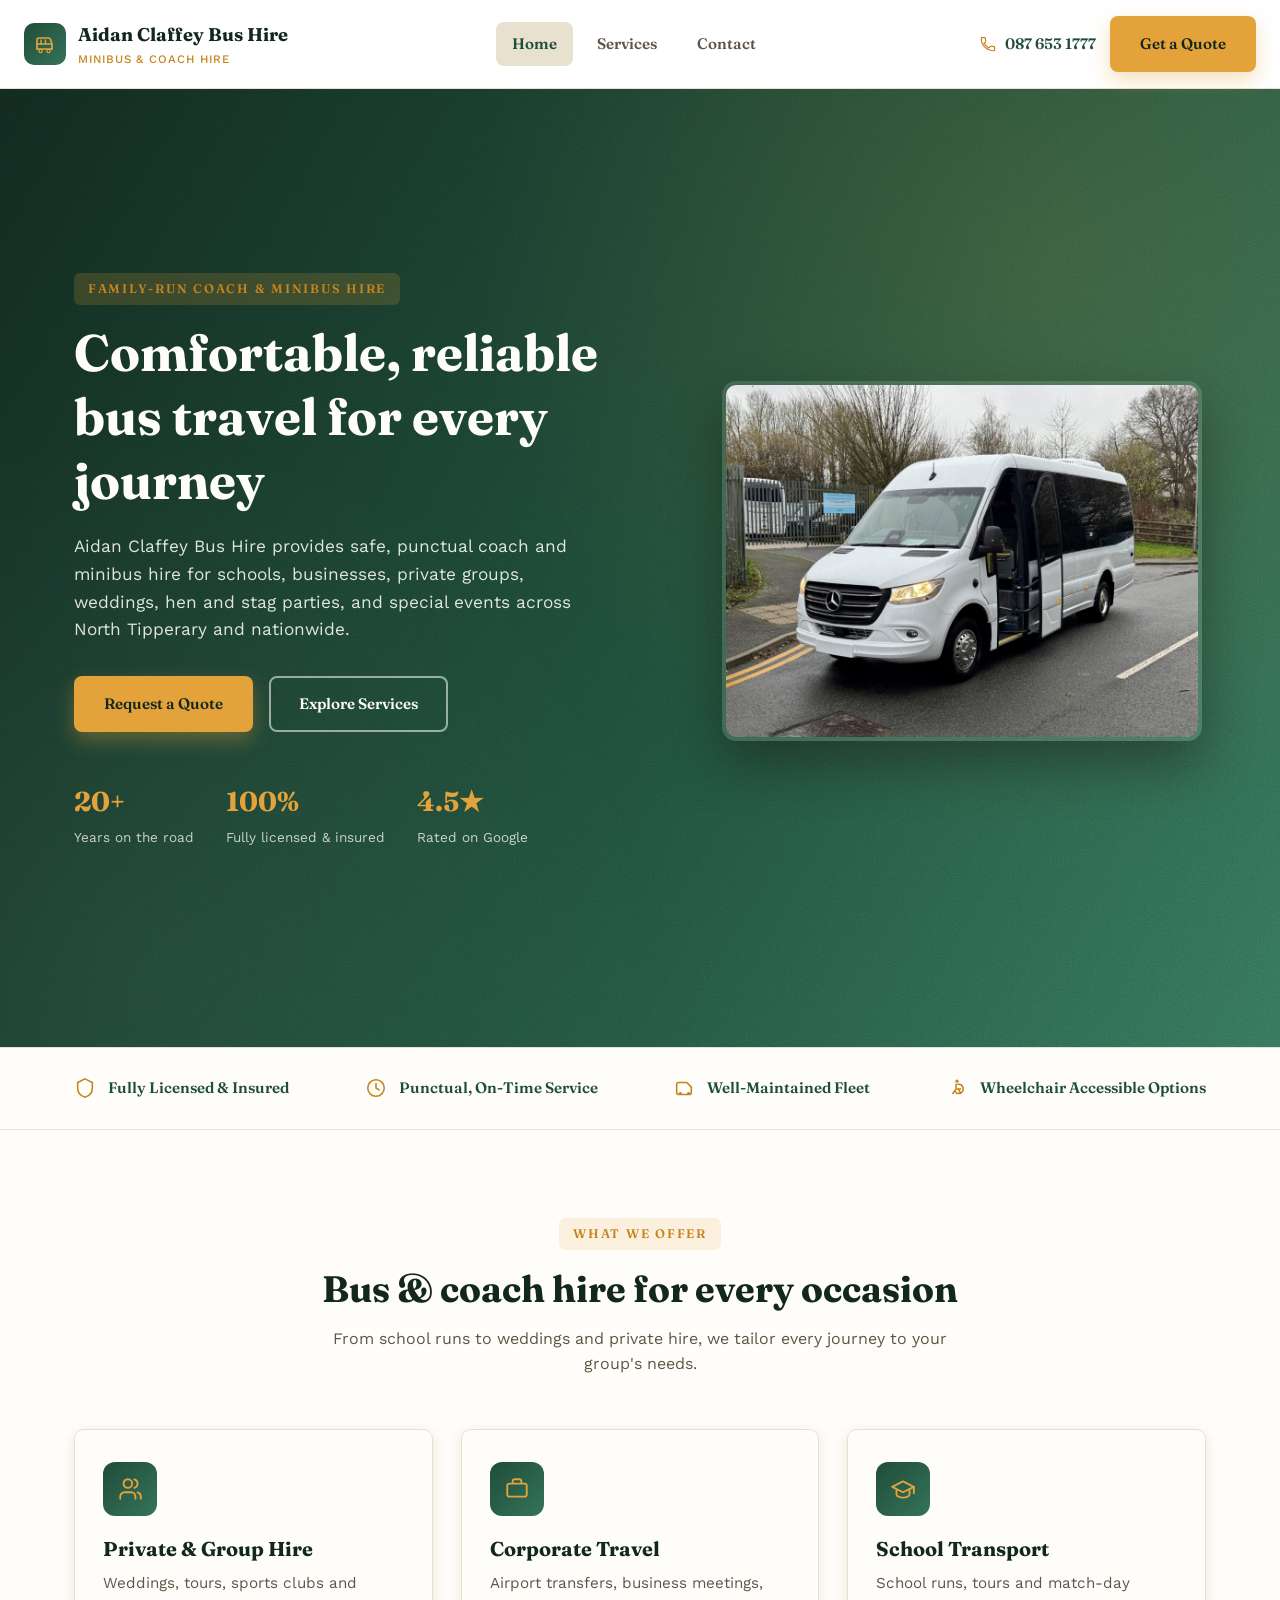
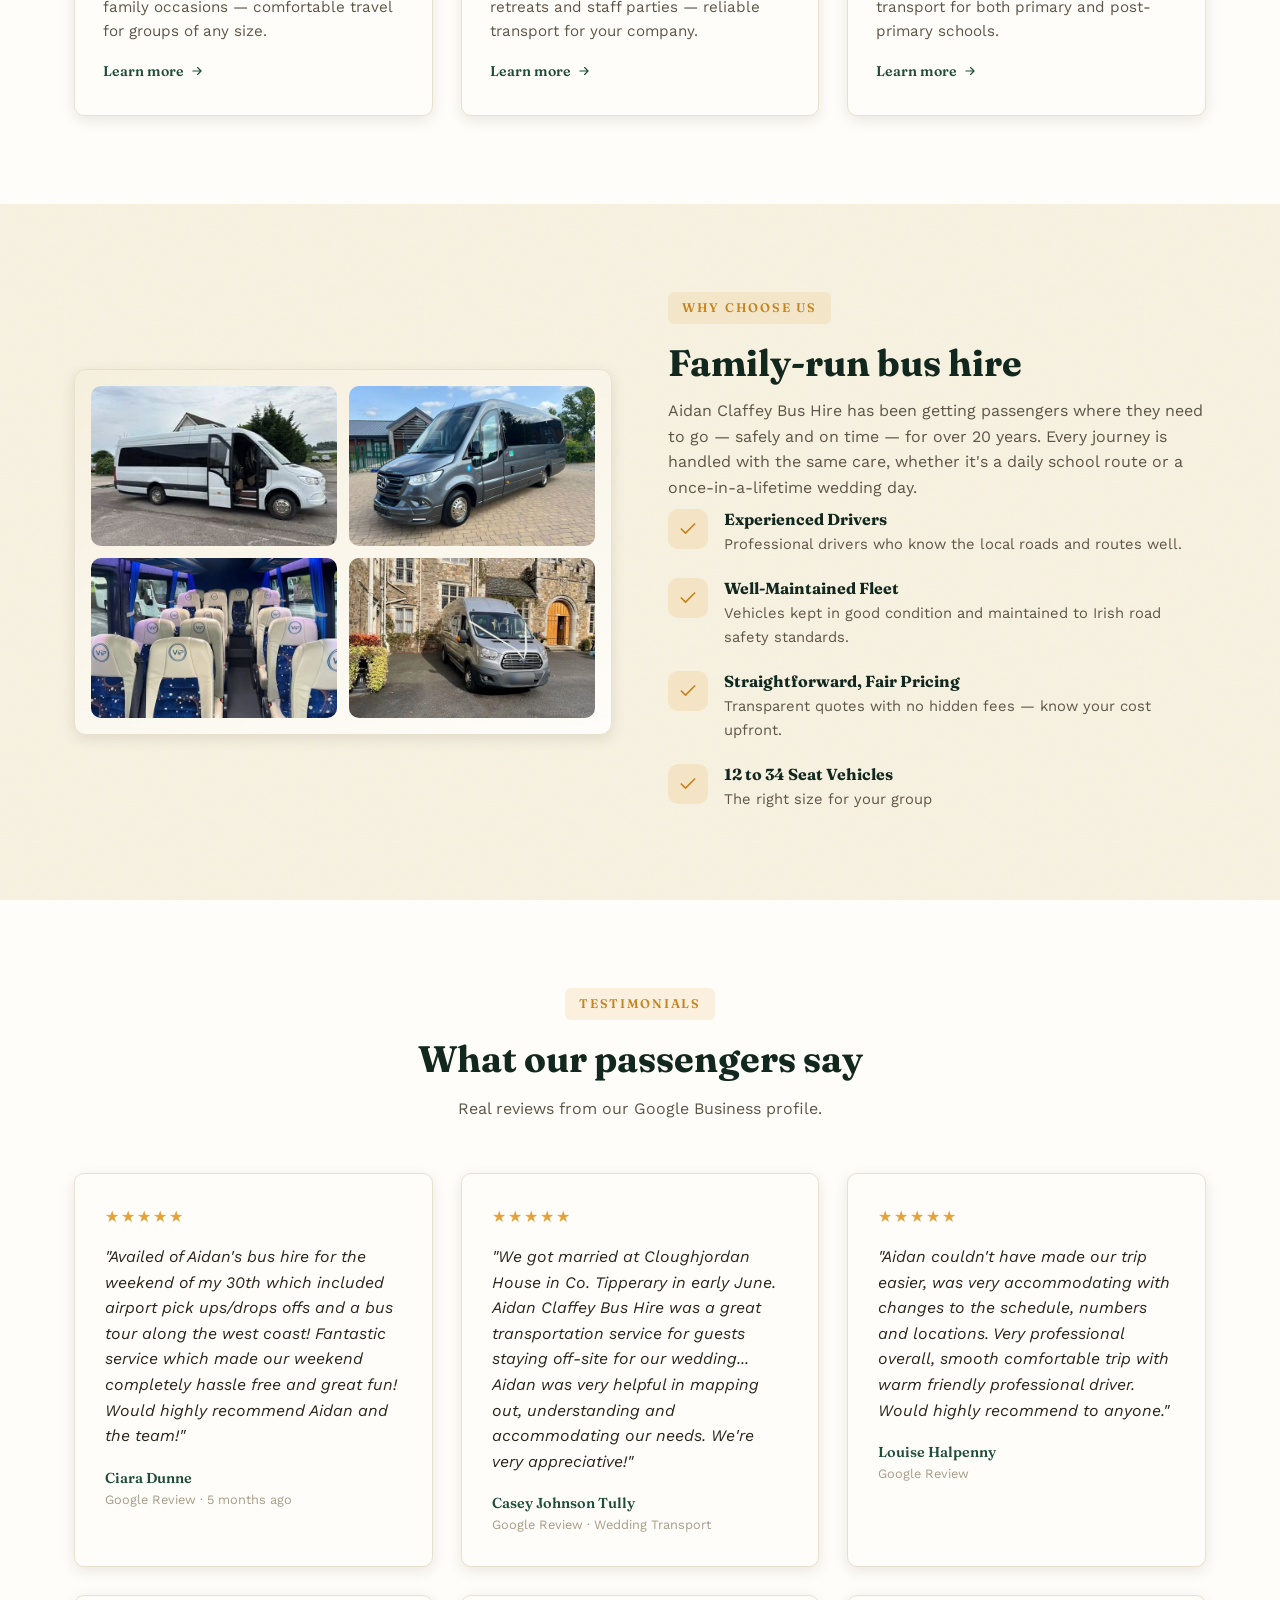
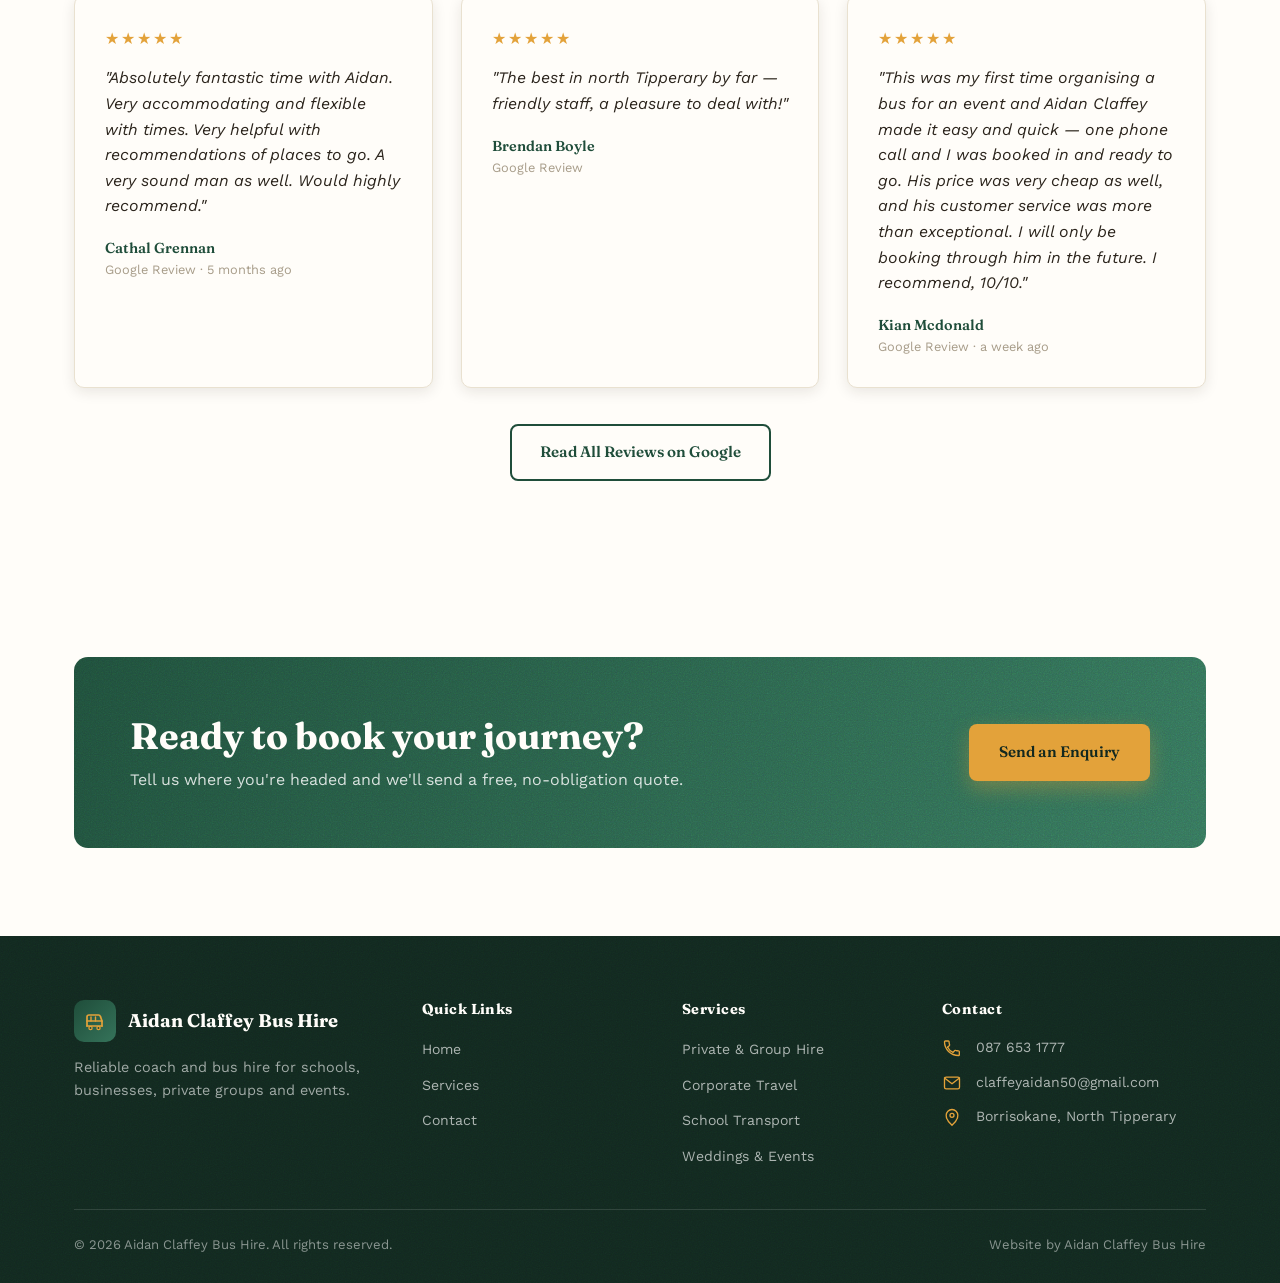
==== commit a65dd7cc: "Update fleet range to 12 to 34 seats Co-Authored-By: Claude Sonnet 5 <noreply@anthropic.com> Claude-" ====
--- a/index.html
+++ b/index.html
@@ -178,7 +178,7 @@
             <svg viewBox="0 0 24 24" fill="none"><path d="M20 6L9 17l-5-5" stroke="currentColor" stroke-width="2" stroke-linecap="round" stroke-linejoin="round"/></svg>
           </div>
           <div>
-            <h4>18 to 34 Seat Vehicles</h4>
+            <h4>12 to 34 Seat Vehicles</h4>
             <p>The right size for your group</p>
           </div>
         </div>
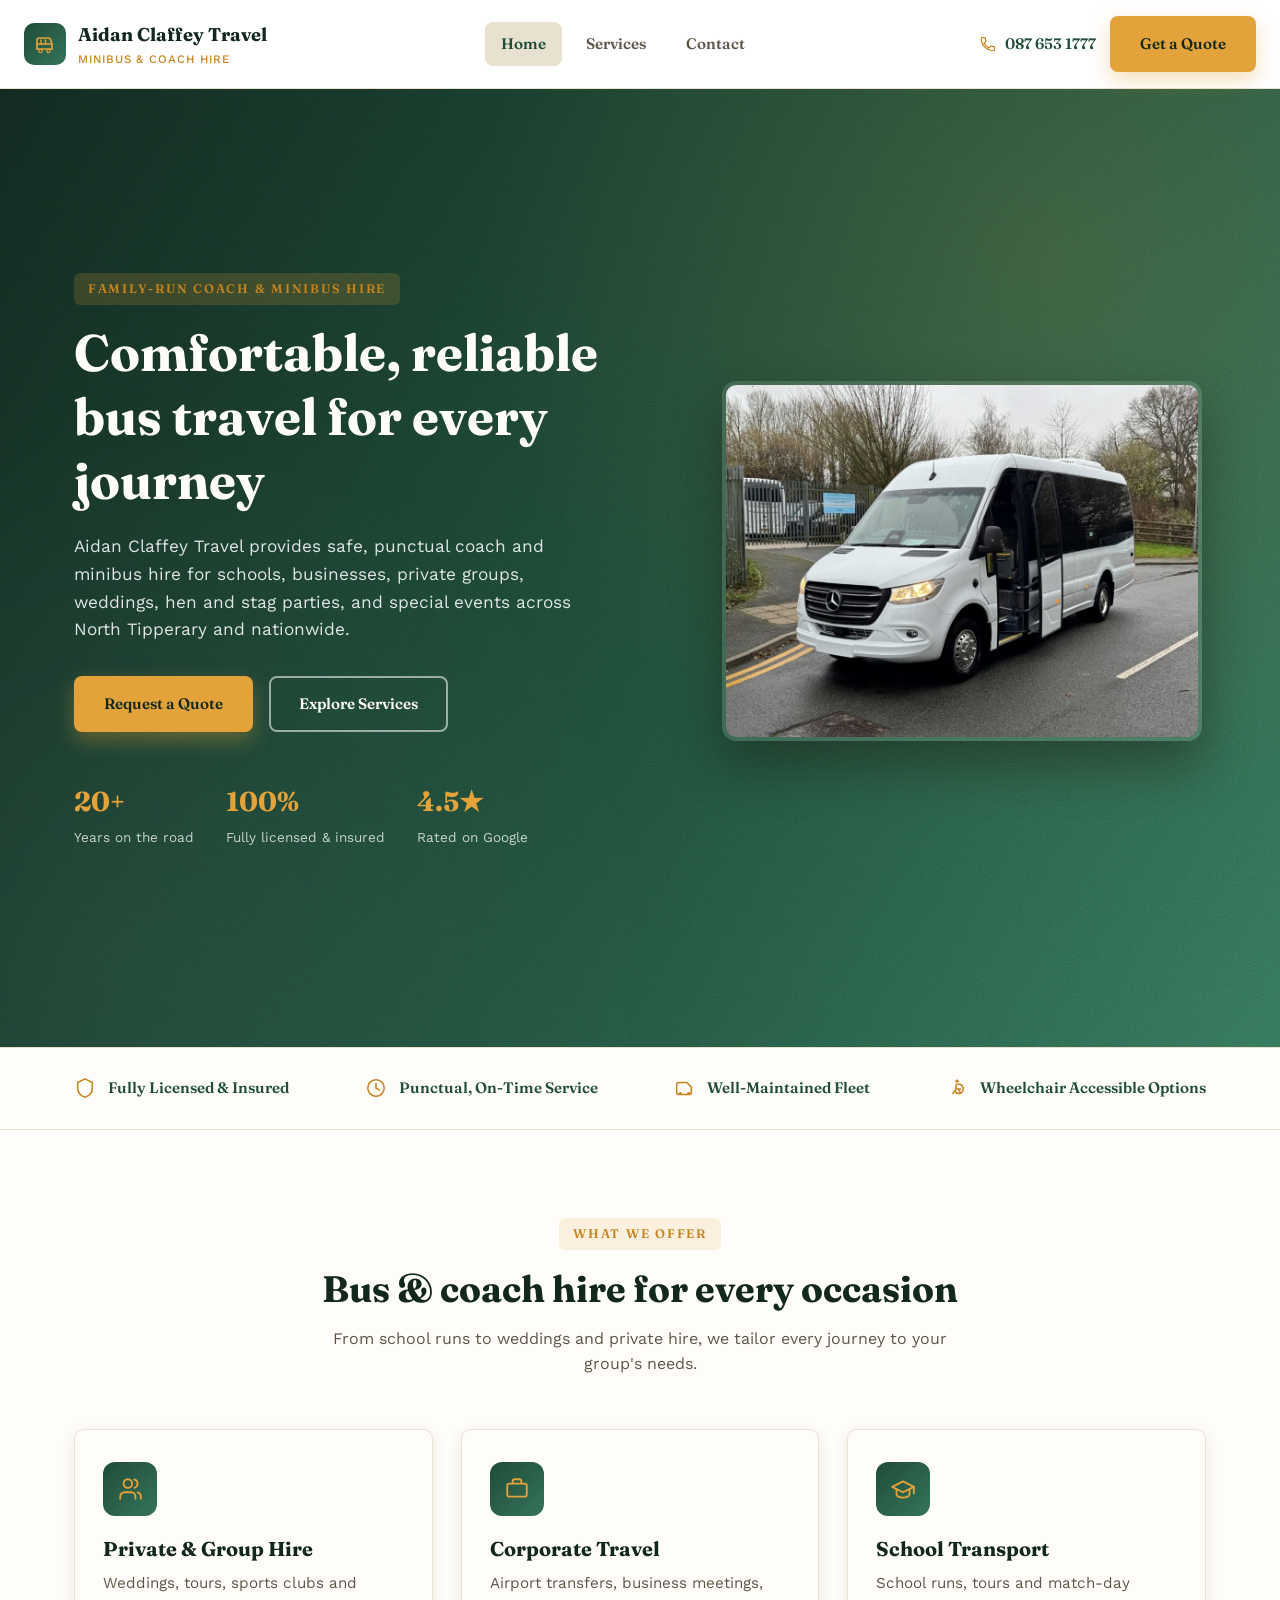
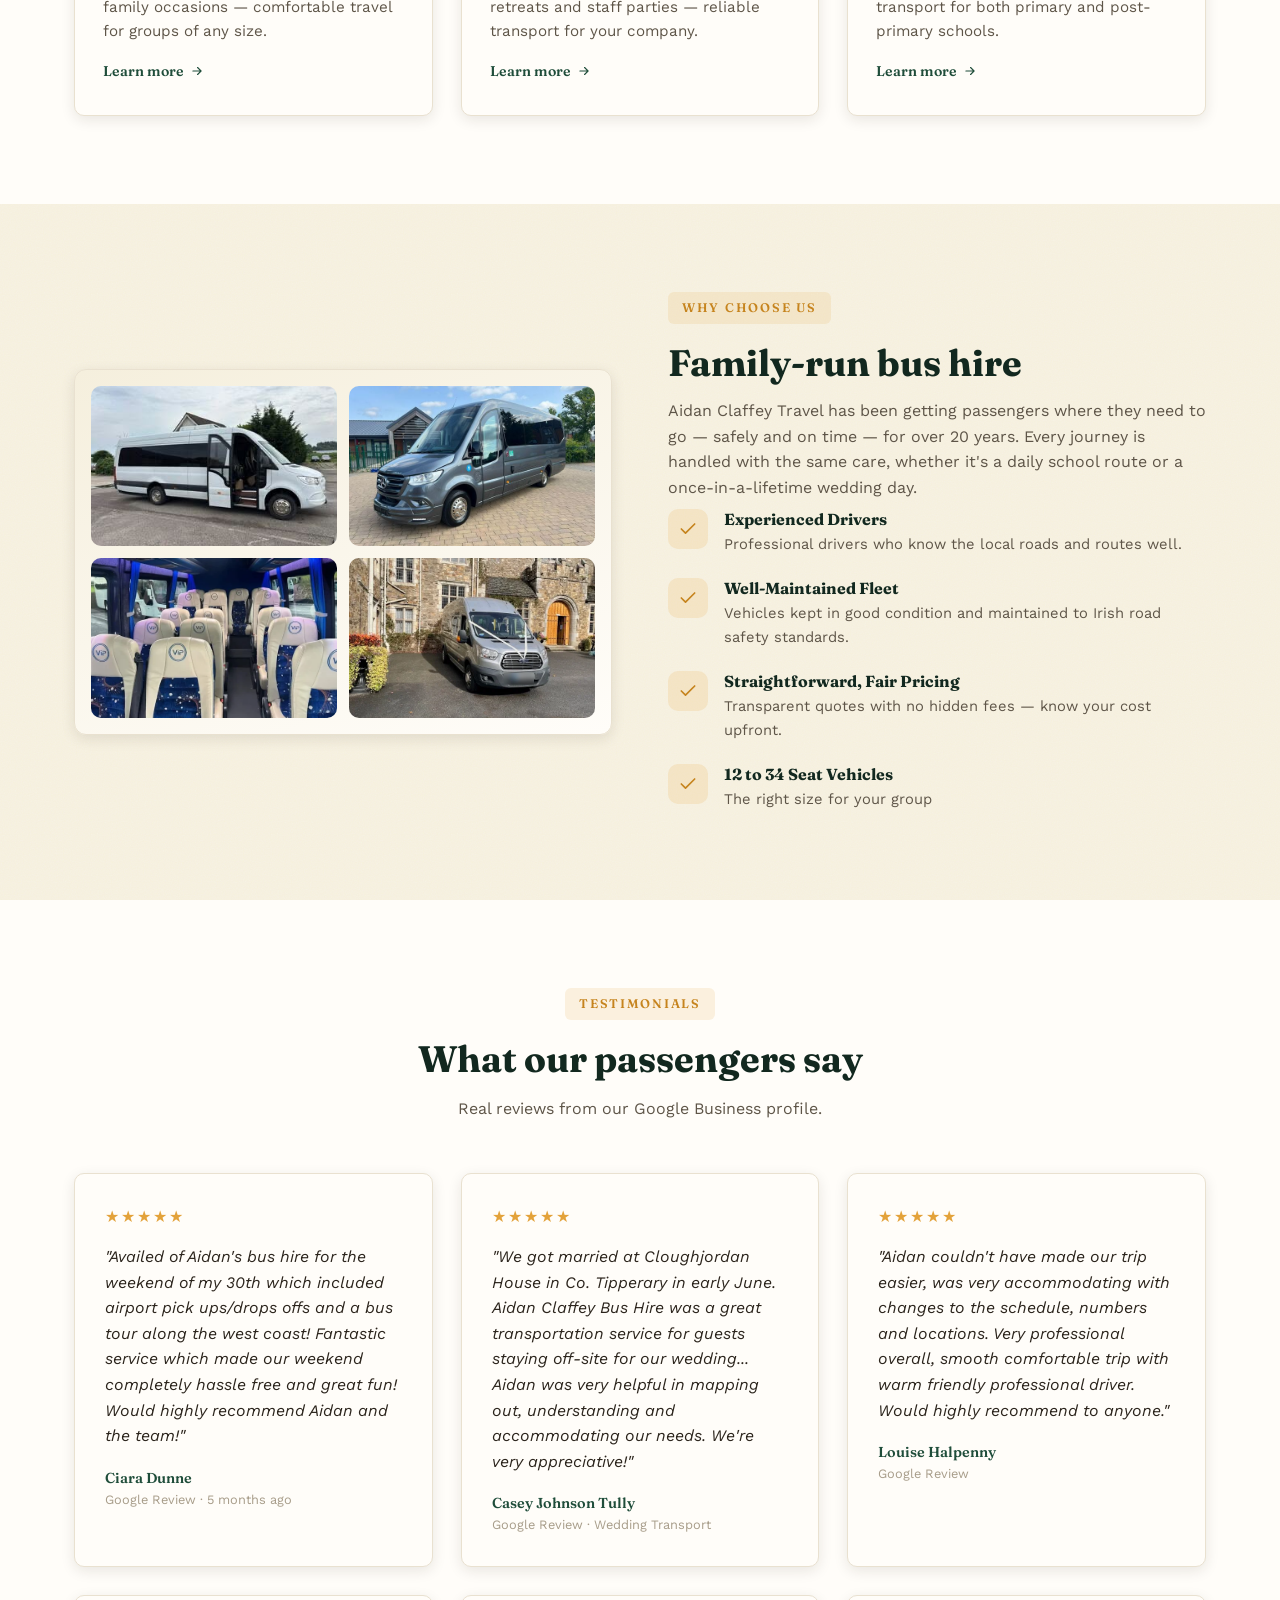
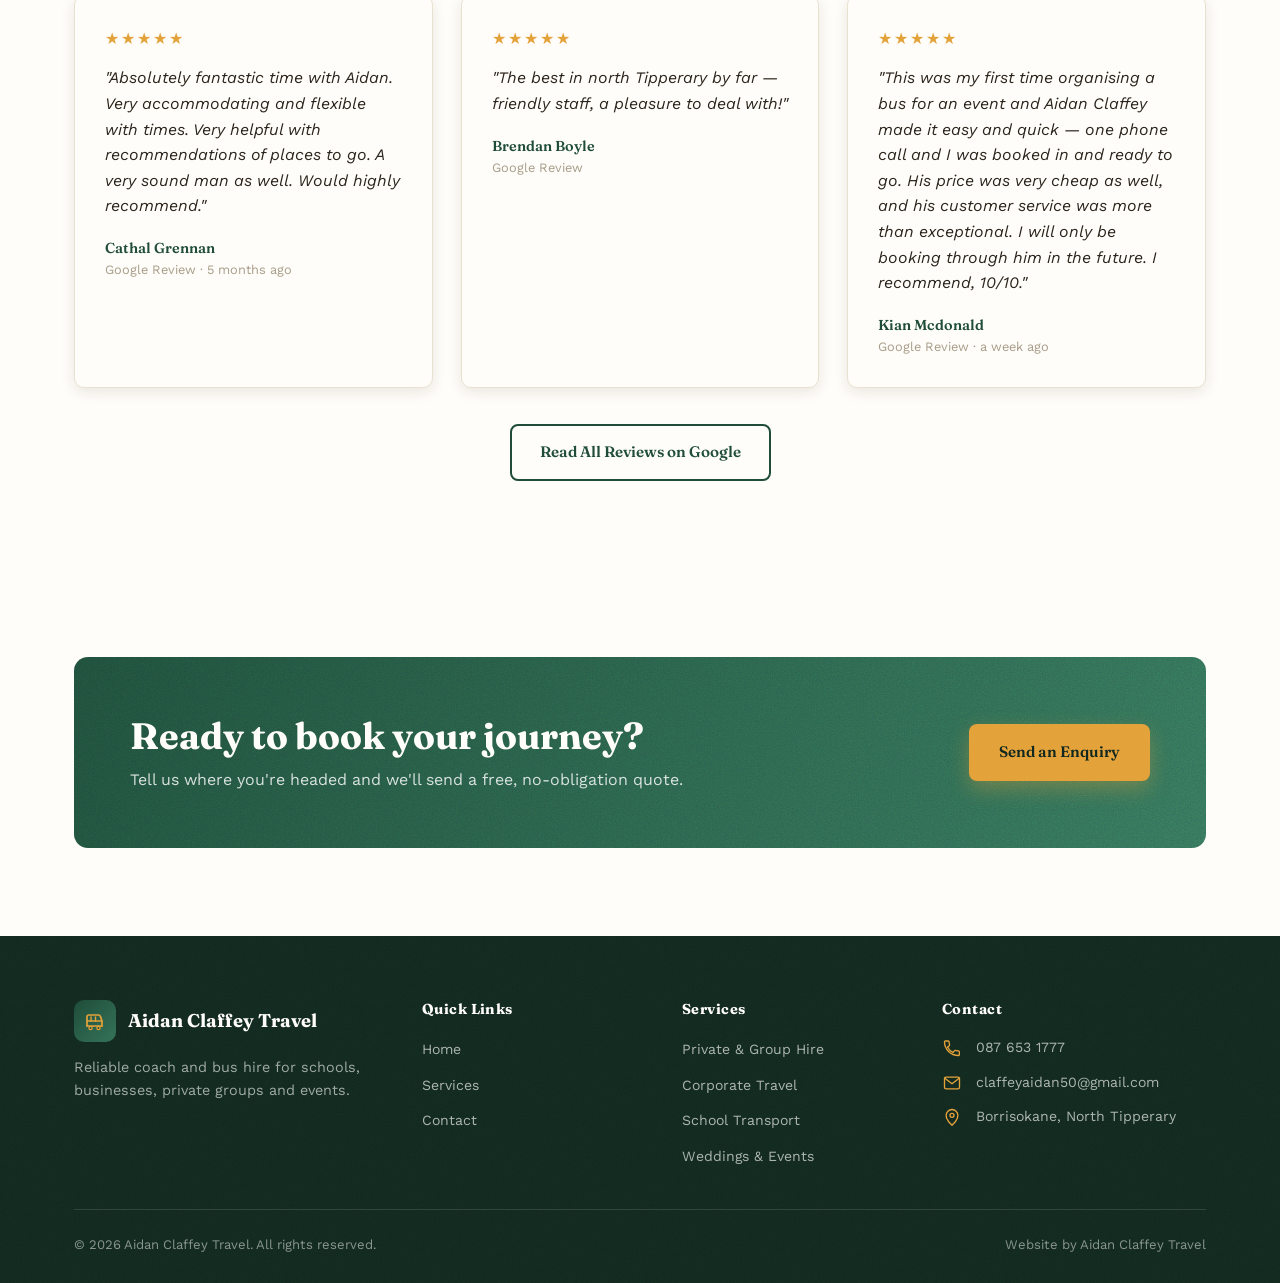
==== commit 410b467c: "Rename business to Aidan Claffey Travel Update the business name across page titles, meta descriptio" ====
--- a/index.html
+++ b/index.html
@@ -3,8 +3,8 @@
 <head>
 <meta charset="UTF-8">
 <meta name="viewport" content="width=device-width, initial-scale=1.0">
-<title>Aidan Claffey Bus Hire | Reliable Coach & Bus Hire</title>
-<meta name="description" content="Aidan Claffey Bus Hire provides reliable coach hire, school transport, corporate travel and private group hire with a well-maintained, fully insured fleet.">
+<title>Aidan Claffey Travel | Reliable Coach & Bus Hire</title>
+<meta name="description" content="Aidan Claffey Travel provides reliable coach hire, school transport, corporate travel and private group hire with a well-maintained, fully insured fleet.">
 <link rel="icon" href="data:image/svg+xml,<svg xmlns=%22http://www.w3.org/2000/svg%22 viewBox=%220 0 24 24%22><rect width=%2224%22 height=%2224%22 rx=%225%22 fill=%22%231f4d3a%22/><path fill=%22%23e3a23a%22 d=%22M4 7a1 1 0 0 1 1-1h11.5a1 1 0 0 1 .9.55L19.5 10H4V7z%22/><rect x=%224%22 y=%2210%22 width=%2215.5%22 height=%226%22 fill=%22%23e3a23a%22/><rect x=%224%22 y=%2216%22 width=%2215.5%22 height=%221.5%22 fill=%22%23e3a23a%22/><rect x=%226.3%22 y=%227.5%22 width=%222.8%22 height=%222.2%22 rx=%220.4%22 fill=%22%231f4d3a%22/><rect x=%2210.3%22 y=%227.5%22 width=%222.8%22 height=%222.2%22 rx=%220.4%22 fill=%22%231f4d3a%22/><rect x=%2214.3%22 y=%227.5%22 width=%222.8%22 height=%222.2%22 rx=%220.4%22 fill=%22%231f4d3a%22/><circle cx=%227.5%22 cy=%2218%22 r=%221.6%22 fill=%22%231f4d3a%22 stroke=%22%23e3a23a%22 stroke-width=%220.9%22/><circle cx=%2216%22 cy=%2218%22 r=%221.6%22 fill=%22%231f4d3a%22 stroke=%22%23e3a23a%22 stroke-width=%220.9%22/></svg>">
 <link rel="preconnect" href="https://fonts.googleapis.com">
 <link rel="preconnect" href="https://fonts.gstatic.com" crossorigin>
@@ -19,7 +19,7 @@
       <span class="brand-mark">
         <svg viewBox="0 0 24 24" fill="none" xmlns="http://www.w3.org/2000/svg"><path d="M4 17V8a2 2 0 0 1 2-2h9.5a2 2 0 0 1 1.9 1.4L19 12v5" stroke="#E3A23A" stroke-width="1.7" stroke-linecap="round" stroke-linejoin="round"/><path d="M4 17h15" stroke="#E3A23A" stroke-width="1.7" stroke-linecap="round"/><path d="M4 12h15" stroke="#E3A23A" stroke-width="1.7" stroke-linecap="round"/><path d="M8 8v4M12.5 8v4" stroke="#E3A23A" stroke-width="1.4" stroke-linecap="round"/><circle cx="7.5" cy="19" r="1.6" fill="#1F4D3A" stroke="#E3A23A" stroke-width="1.3"/><circle cx="15.5" cy="19" r="1.6" fill="#1F4D3A" stroke="#E3A23A" stroke-width="1.3"/></svg>
       </span>
-      <span class="brand-text">Aidan Claffey Bus Hire<span class="sub">Minibus &amp; Coach Hire</span></span>
+      <span class="brand-text">Aidan Claffey Travel<span class="sub">Minibus &amp; Coach Hire</span></span>
     </a>
     <nav class="main-nav" id="main-nav">
       <ul>
@@ -48,7 +48,7 @@
     <div>
       <span class="eyebrow">Family-Run Coach &amp; Minibus Hire</span>
       <h1>Comfortable, reliable bus travel for every journey</h1>
-      <p class="lead">Aidan Claffey Bus Hire provides safe, punctual coach and minibus hire for schools, businesses, private groups, weddings, hen and stag parties, and special events across North Tipperary and nationwide.</p>
+      <p class="lead">Aidan Claffey Travel provides safe, punctual coach and minibus hire for schools, businesses, private groups, weddings, hen and stag parties, and special events across North Tipperary and nationwide.</p>
       <div class="hero-actions">
         <a href="contact.html" class="btn btn-primary">Request a Quote</a>
         <a href="services.html" class="btn btn-outline">Explore Services</a>
@@ -60,7 +60,7 @@
       </div>
     </div>
     <div class="hero-art">
-      <img src="images/fleet-sprinter-front.jpg" alt="Aidan Claffey Bus Hire minibus" class="hero-photo">
+      <img src="images/fleet-sprinter-front.jpg" alt="Aidan Claffey Travel minibus" class="hero-photo">
     </div>
   </div>
 </section>
@@ -144,7 +144,7 @@
     <div>
       <span class="eyebrow">Why Choose Us</span>
       <h2>Family-run bus hire</h2>
-      <p style="margin-top:12px;">Aidan Claffey Bus Hire has been getting passengers where they need to go — safely and on time — for over 20 years. Every journey is handled with the same care, whether it's a daily school route or a once-in-a-lifetime wedding day.</p>
+      <p style="margin-top:12px;">Aidan Claffey Travel has been getting passengers where they need to go — safely and on time — for over 20 years. Every journey is handled with the same care, whether it's a daily school route or a once-in-a-lifetime wedding day.</p>
       <div class="feature-list">
         <div class="feature-item">
           <div class="feature-icon">
@@ -260,7 +260,7 @@
           <span class="brand-mark">
             <svg viewBox="0 0 24 24" fill="none" xmlns="http://www.w3.org/2000/svg"><path d="M4 17V8a2 2 0 0 1 2-2h9.5a2 2 0 0 1 1.9 1.4L19 12v5" stroke="#E3A23A" stroke-width="1.7" stroke-linecap="round" stroke-linejoin="round"/><path d="M4 17h15" stroke="#E3A23A" stroke-width="1.7" stroke-linecap="round"/><path d="M4 12h15" stroke="#E3A23A" stroke-width="1.7" stroke-linecap="round"/><path d="M8 8v4M12.5 8v4" stroke="#E3A23A" stroke-width="1.4" stroke-linecap="round"/><circle cx="7.5" cy="19" r="1.6" fill="#1F4D3A" stroke="#E3A23A" stroke-width="1.3"/><circle cx="15.5" cy="19" r="1.6" fill="#1F4D3A" stroke="#E3A23A" stroke-width="1.3"/></svg>
           </span>
-          Aidan Claffey Bus Hire
+          Aidan Claffey Travel
         </a>
         <p>Reliable coach and bus hire for schools, businesses, private groups and events.</p>
       </div>
@@ -298,8 +298,8 @@
       </div>
     </div>
     <div class="footer-bottom">
-      <span>&copy; 2026 Aidan Claffey Bus Hire. All rights reserved.</span>
-      <span>Website by Aidan Claffey Bus Hire</span>
+      <span>&copy; 2026 Aidan Claffey Travel. All rights reserved.</span>
+      <span>Website by Aidan Claffey Travel</span>
     </div>
   </div>
 </footer>
--- a/css/styles.css
+++ b/css/styles.css
@@ -1,5 +1,5 @@
 /* ============================================
-   Aidan Claffey Bus Hire — Site Stylesheet
+   Aidan Claffey Travel — Site Stylesheet
    ============================================ */
 
 :root {
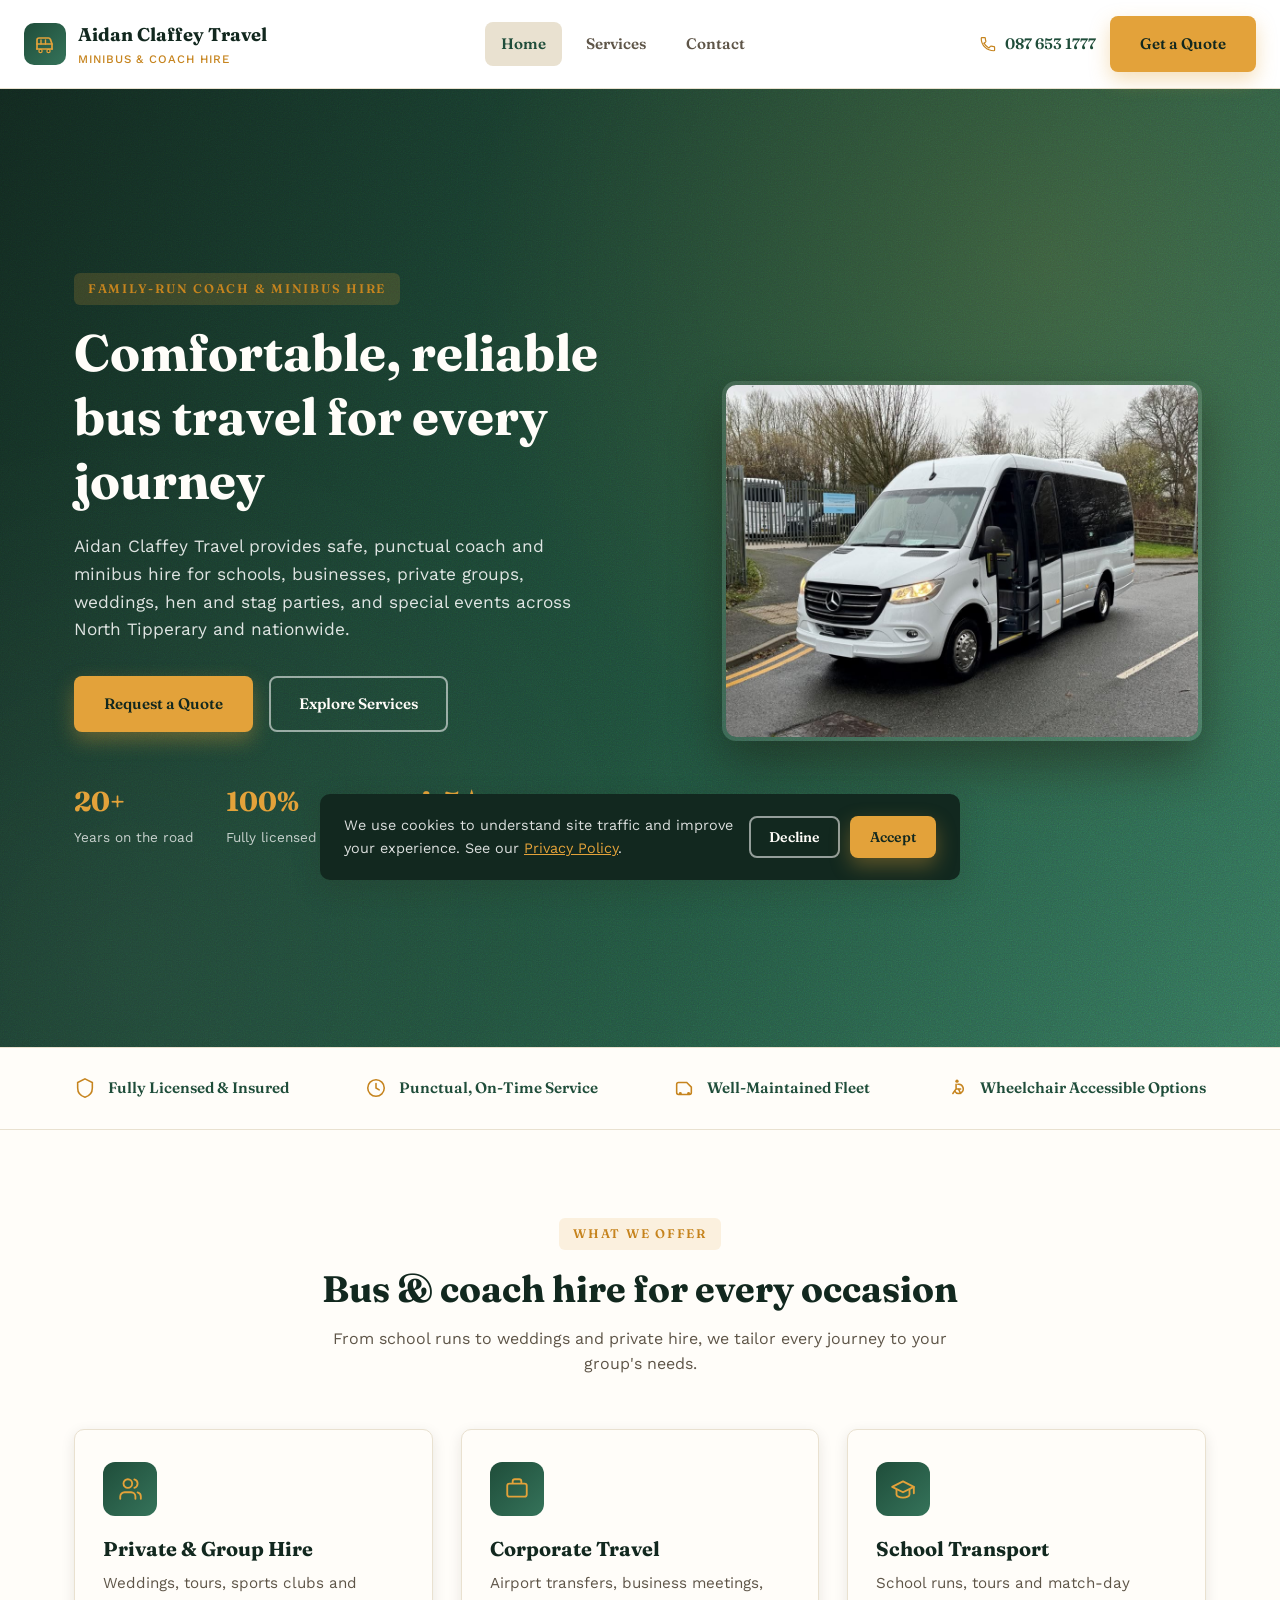
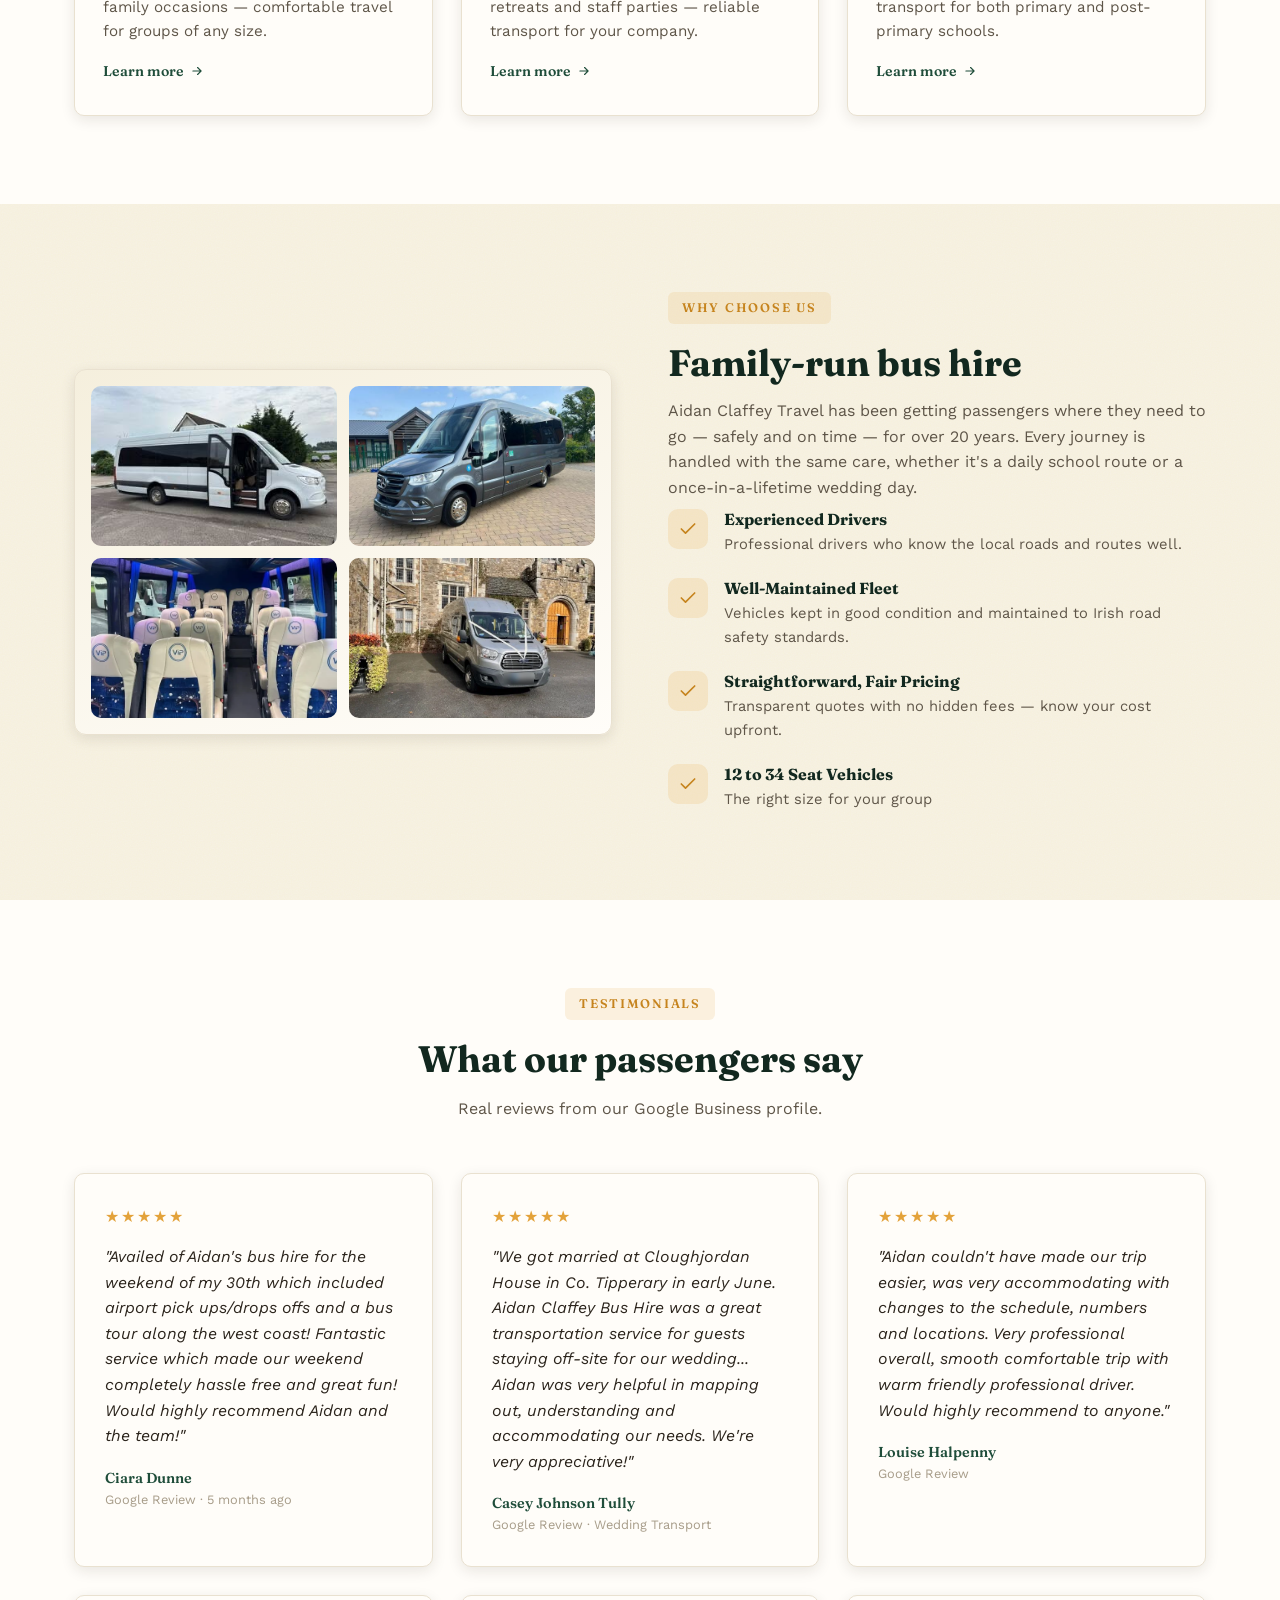
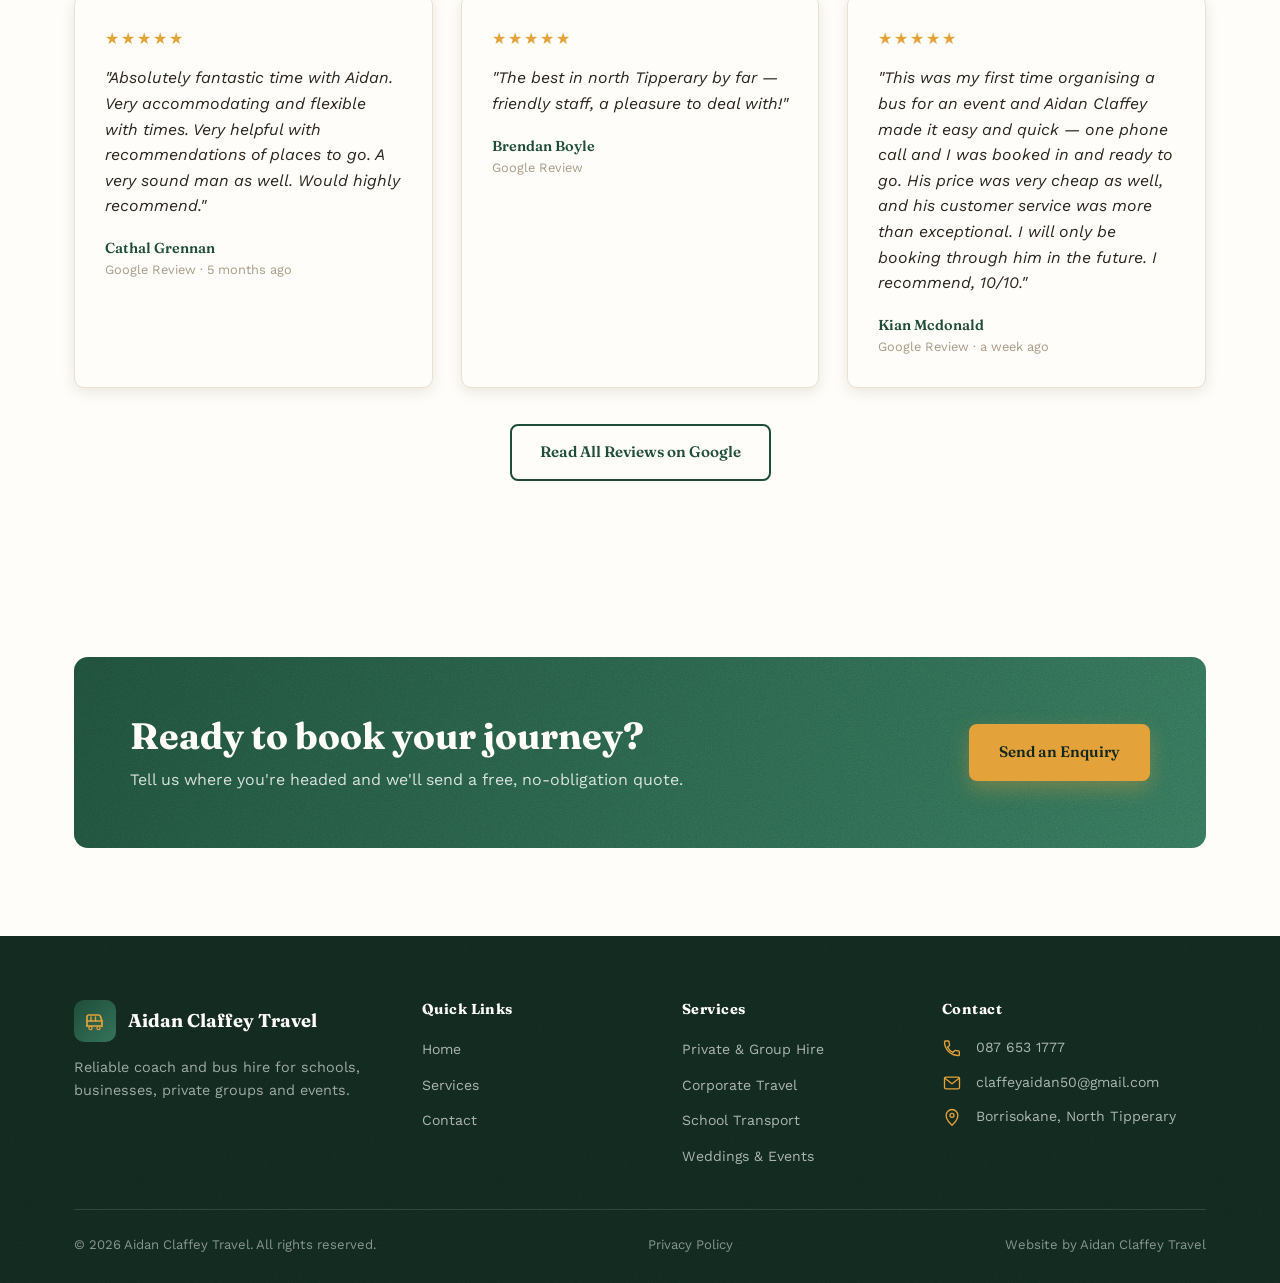
==== commit bd1188df: "Add launch-readiness essentials: privacy policy, SEO, spam protection, analytics - Add a privacy pol" ====
--- a/index.html
+++ b/index.html
@@ -5,6 +5,34 @@
 <meta name="viewport" content="width=device-width, initial-scale=1.0">
 <title>Aidan Claffey Travel | Reliable Coach & Bus Hire</title>
 <meta name="description" content="Aidan Claffey Travel provides reliable coach hire, school transport, corporate travel and private group hire with a well-maintained, fully insured fleet.">
+<meta property="og:type" content="website">
+<meta property="og:title" content="Aidan Claffey Travel | Reliable Coach & Bus Hire">
+<meta property="og:description" content="Aidan Claffey Travel provides reliable coach hire, school transport, corporate travel and private group hire with a well-maintained, fully insured fleet.">
+<meta property="og:image" content="https://www.aidanclaffeytravel.ie/images/fleet-sprinter-front.jpg">
+<meta property="og:url" content="https://www.aidanclaffeytravel.ie/">
+<meta name="twitter:card" content="summary_large_image">
+<meta name="twitter:title" content="Aidan Claffey Travel | Reliable Coach & Bus Hire">
+<meta name="twitter:description" content="Aidan Claffey Travel provides reliable coach hire, school transport, corporate travel and private group hire with a well-maintained, fully insured fleet.">
+<meta name="twitter:image" content="https://www.aidanclaffeytravel.ie/images/fleet-sprinter-front.jpg">
+<script type="application/ld+json">
+{
+  "@context": "https://schema.org",
+  "@type": "LocalBusiness",
+  "name": "Aidan Claffey Travel",
+  "image": "https://www.aidanclaffeytravel.ie/images/fleet-sprinter-front.jpg",
+  "telephone": "+353876531777",
+  "email": "claffeyaidan50@gmail.com",
+  "url": "https://www.aidanclaffeytravel.ie/",
+  "address": {
+    "@type": "PostalAddress",
+    "addressLocality": "Borrisokane",
+    "addressRegion": "North Tipperary",
+    "addressCountry": "IE"
+  },
+  "priceRange": "€€",
+  "areaServed": "IE"
+}
+</script>
 <link rel="icon" href="data:image/svg+xml,<svg xmlns=%22http://www.w3.org/2000/svg%22 viewBox=%220 0 24 24%22><rect width=%2224%22 height=%2224%22 rx=%225%22 fill=%22%231f4d3a%22/><path fill=%22%23e3a23a%22 d=%22M4 7a1 1 0 0 1 1-1h11.5a1 1 0 0 1 .9.55L19.5 10H4V7z%22/><rect x=%224%22 y=%2210%22 width=%2215.5%22 height=%226%22 fill=%22%23e3a23a%22/><rect x=%224%22 y=%2216%22 width=%2215.5%22 height=%221.5%22 fill=%22%23e3a23a%22/><rect x=%226.3%22 y=%227.5%22 width=%222.8%22 height=%222.2%22 rx=%220.4%22 fill=%22%231f4d3a%22/><rect x=%2210.3%22 y=%227.5%22 width=%222.8%22 height=%222.2%22 rx=%220.4%22 fill=%22%231f4d3a%22/><rect x=%2214.3%22 y=%227.5%22 width=%222.8%22 height=%222.2%22 rx=%220.4%22 fill=%22%231f4d3a%22/><circle cx=%227.5%22 cy=%2218%22 r=%221.6%22 fill=%22%231f4d3a%22 stroke=%22%23e3a23a%22 stroke-width=%220.9%22/><circle cx=%2216%22 cy=%2218%22 r=%221.6%22 fill=%22%231f4d3a%22 stroke=%22%23e3a23a%22 stroke-width=%220.9%22/></svg>">
 <link rel="preconnect" href="https://fonts.googleapis.com">
 <link rel="preconnect" href="https://fonts.gstatic.com" crossorigin>
@@ -299,10 +327,19 @@
     </div>
     <div class="footer-bottom">
       <span>&copy; 2026 Aidan Claffey Travel. All rights reserved.</span>
+      <a href="privacy.html">Privacy Policy</a>
       <span>Website by Aidan Claffey Travel</span>
     </div>
   </div>
 </footer>
+
+<div class="cookie-banner" id="cookie-banner">
+  <p>We use cookies to understand site traffic and improve your experience. See our <a href="privacy.html">Privacy Policy</a>.</p>
+  <div class="cookie-actions">
+    <button type="button" class="btn btn-outline" id="cookie-decline">Decline</button>
+    <button type="button" class="btn btn-primary" id="cookie-accept">Accept</button>
+  </div>
+</div>
 
 <script src="js/main.js"></script>
 </body>
--- a/css/styles.css
+++ b/css/styles.css
@@ -818,6 +818,32 @@
 }
 .footer-bottom a { color: rgba(255, 255, 255, 0.5); }
 .footer-bottom a:hover { color: var(--gold); }
+
+/* ---------- Cookie banner ---------- */
+.cookie-banner {
+  display: none;
+  position: fixed;
+  left: 20px;
+  right: 20px;
+  bottom: 20px;
+  z-index: 200;
+  max-width: 640px;
+  margin: 0 auto;
+  background: var(--navy-dark);
+  color: var(--white);
+  border-radius: var(--radius);
+  box-shadow: var(--shadow);
+  padding: 20px 24px;
+  align-items: center;
+  justify-content: space-between;
+  gap: 16px;
+  flex-wrap: wrap;
+}
+.cookie-banner.visible { display: flex; }
+.cookie-banner p { font-size: 0.9rem; color: rgba(255, 255, 255, 0.85); margin: 0; flex: 1 1 260px; }
+.cookie-banner a { color: var(--gold); text-decoration: underline; }
+.cookie-actions { display: flex; gap: 10px; flex-shrink: 0; }
+.cookie-actions .btn { padding: 10px 18px; font-size: 0.88rem; }
 
 /* ---------- Responsive ---------- */
 @media (max-width: 960px) {
